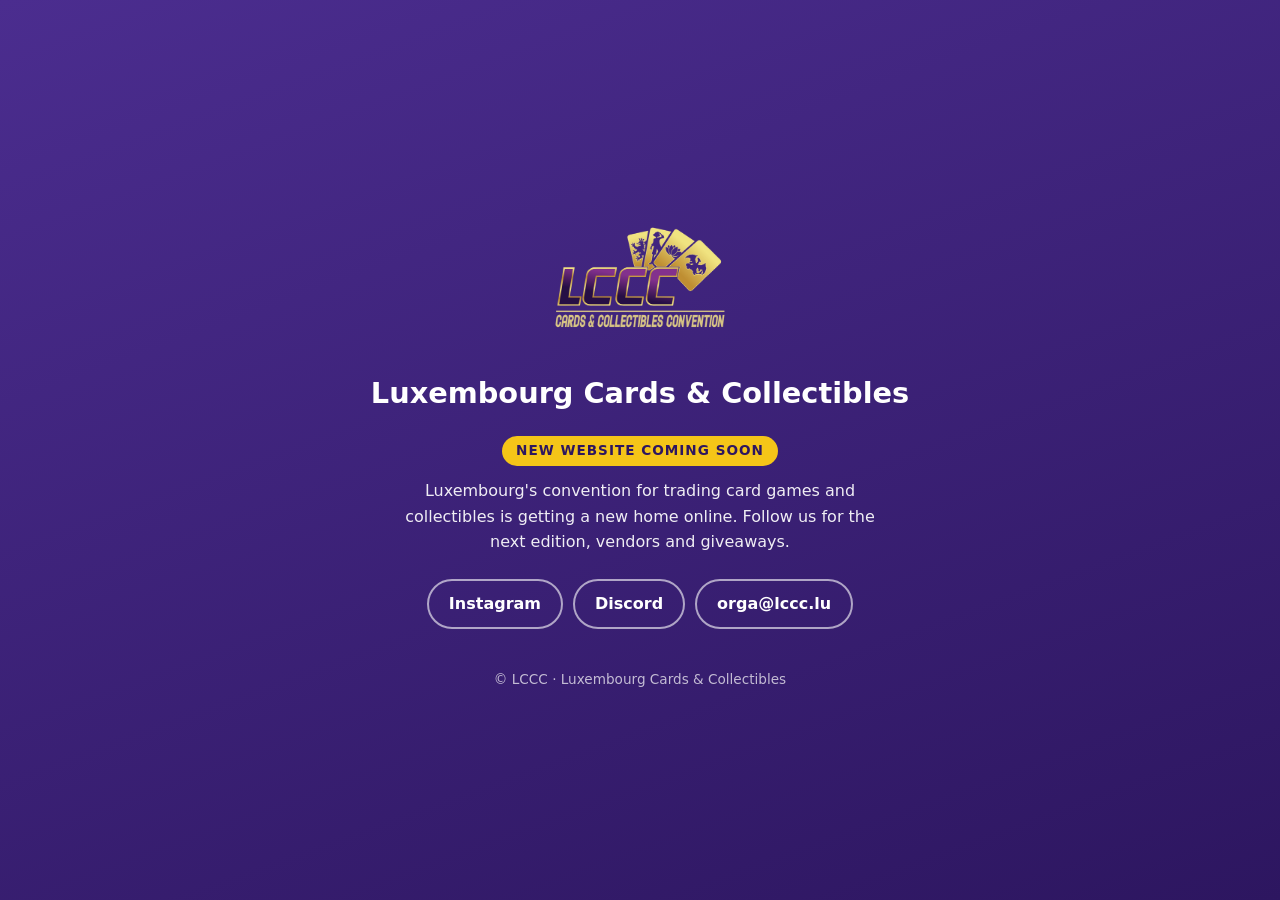
==== site/index.html @ 7e68bc37 "Coming-soon page for lccc.lu Co-Authored-By: Claude Opus 5.5 <noreply@anthropic.com>" ====
<!DOCTYPE html>
<html lang="en">

<head>
    <meta charset="UTF-8" />
    <meta name="viewport" content="width=device-width, initial-scale=1.0" />
    <title>LCCC — Luxembourg Cards &amp; Collectibles</title>
    <meta name="description" content="LCCC, Luxembourg's convention for trading card games and collectibles. Our new website is coming soon." />
    <link rel="icon" type="image/png" href="favicon.png" />
    <style>
        :root {
            --purple: #4b2d8f;
            --purple-dark: #2d1660;
            --gold: #f5c518;
        }

        * {
            box-sizing: border-box;
            margin: 0;
            padding: 0;
        }

        body {
            min-height: 100vh;
            display: flex;
            flex-direction: column;
            align-items: center;
            justify-content: center;
            text-align: center;
            padding: 32px 16px;
            font-family: system-ui, -apple-system, 'Segoe UI', Roboto, Helvetica, Arial, sans-serif;
            line-height: 1.6;
            color: #fff;
            background: linear-gradient(160deg, var(--purple) 0%, var(--purple-dark) 100%);
        }

        img {
            width: 240px;
            max-width: 70vw;
            height: auto;
            margin-bottom: 20px;
        }

        h1 {
            font-size: 1.8rem;
            font-weight: 900;
        }

        .badge {
            display: inline-block;
            margin: 20px 0 12px;
            background: var(--gold);
            color: var(--purple-dark);
            font-weight: 800;
            text-transform: uppercase;
            letter-spacing: 1px;
            font-size: 0.85rem;
            padding: 4px 14px;
            border-radius: 20px;
        }

        p {
            max-width: 480px;
            opacity: 0.92;
        }

        .links {
            display: flex;
            flex-wrap: wrap;
            justify-content: center;
            gap: 10px;
            margin-top: 24px;
        }

        .links a {
            color: #fff;
            text-decoration: none;
            font-weight: 700;
            border: 2px solid rgba(255, 255, 255, 0.6);
            border-radius: 999px;
            padding: 10px 20px;
        }

        .links a:hover {
            background: rgba(255, 255, 255, 0.12);
        }

        footer {
            margin-top: 40px;
            font-size: 0.85rem;
            opacity: 0.7;
        }
    </style>
</head>

<body>
    <img src="logo.png" alt="LCCC logo" width="240" height="141" />
    <h1>Luxembourg Cards &amp; Collectibles</h1>
    <span class="badge">New website coming soon</span>
    <p>Luxembourg's convention for trading card games and collectibles is getting a new home online.
        Follow us for the next edition, vendors and giveaways.</p>
    <div class="links">
        <a href="https://www.instagram.com/lccc.tcg/" target="_blank" rel="noopener">Instagram</a>
        <a href="https://discord.gg/DBx5x52tz" target="_blank" rel="noopener">Discord</a>
        <a href="mailto:orga@lccc.lu">orga@lccc.lu</a>
    </div>
    <footer>© LCCC · Luxembourg Cards &amp; Collectibles</footer>
</body>

</html>
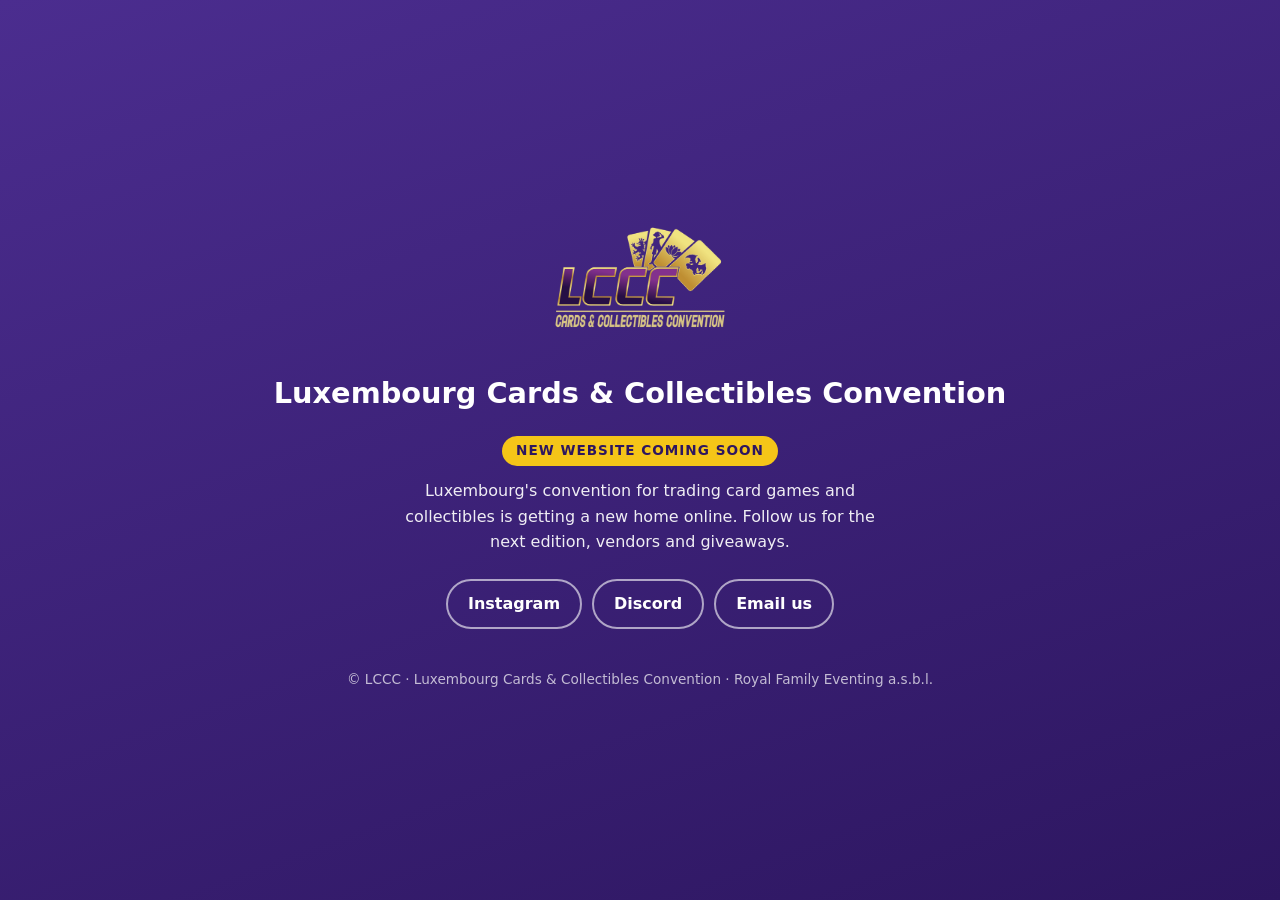
==== commit 4a666c93: "Use the association's email and full event name Co-Authored-By: Claude Opus 5.5 <noreply@anthropic.c" ====
--- a/site/index.html
+++ b/site/index.html
@@ -95,16 +95,16 @@
 
 <body>
     <img src="logo.png" alt="LCCC logo" width="240" height="141" />
-    <h1>Luxembourg Cards &amp; Collectibles</h1>
+    <h1>Luxembourg Cards &amp; Collectibles Convention</h1>
     <span class="badge">New website coming soon</span>
     <p>Luxembourg's convention for trading card games and collectibles is getting a new home online.
         Follow us for the next edition, vendors and giveaways.</p>
     <div class="links">
         <a href="https://www.instagram.com/lccc.tcg/" target="_blank" rel="noopener">Instagram</a>
         <a href="https://discord.gg/DBx5x52tz" target="_blank" rel="noopener">Discord</a>
-        <a href="mailto:orga@lccc.lu">orga@lccc.lu</a>
+        <a href="mailto:royalfamilyeventing+web@gmail.com">Email us</a>
     </div>
-    <footer>© LCCC · Luxembourg Cards &amp; Collectibles</footer>
+    <footer>© LCCC · Luxembourg Cards &amp; Collectibles Convention · Royal Family Eventing a.s.b.l.</footer>
 </body>
 
 </html>
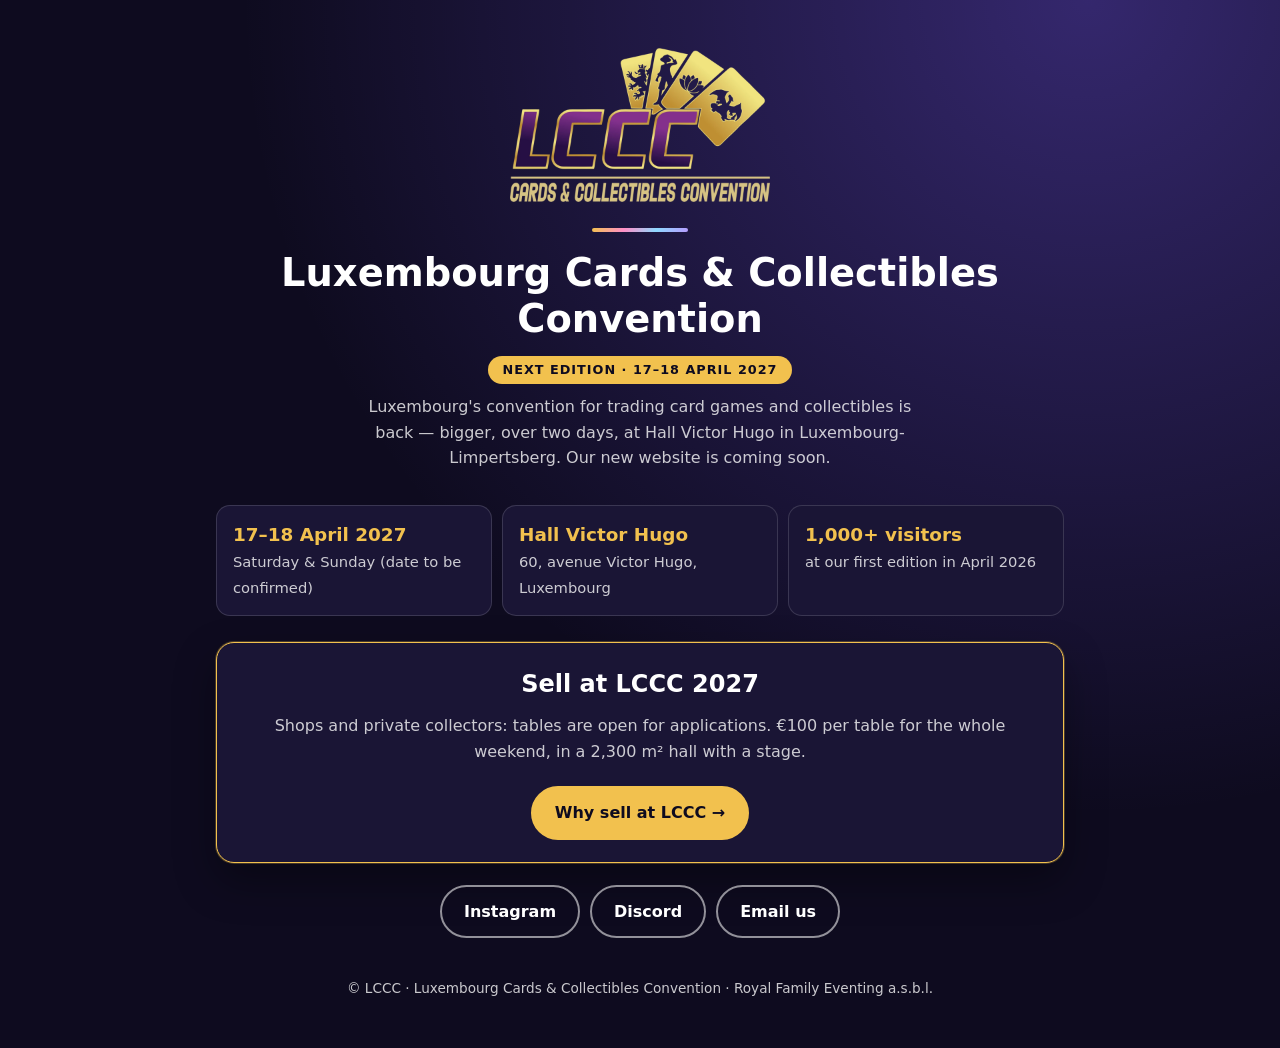
==== commit bb127498: "Vendor pitch for LCCC 2027 and flyer QR code Home page in the new colours with the 2027 dates and ve" ====
--- a/site/index.html
+++ b/site/index.html
@@ -4,107 +4,46 @@
 <head>
     <meta charset="UTF-8" />
     <meta name="viewport" content="width=device-width, initial-scale=1.0" />
-    <title>LCCC — Luxembourg Cards &amp; Collectibles</title>
-    <meta name="description" content="LCCC, Luxembourg's convention for trading card games and collectibles. Our new website is coming soon." />
+    <title>LCCC — Luxembourg Cards &amp; Collectibles Convention</title>
+    <meta name="description" content="LCCC, Luxembourg's convention for trading card games and collectibles. Next edition 17–18 April 2027 at Hall Victor Hugo. Vendors: apply for a table now." />
     <link rel="icon" type="image/png" href="favicon.png" />
-    <style>
-        :root {
-            --purple: #4b2d8f;
-            --purple-dark: #2d1660;
-            --gold: #f5c518;
-        }
-
-        * {
-            box-sizing: border-box;
-            margin: 0;
-            padding: 0;
-        }
-
-        body {
-            min-height: 100vh;
-            display: flex;
-            flex-direction: column;
-            align-items: center;
-            justify-content: center;
-            text-align: center;
-            padding: 32px 16px;
-            font-family: system-ui, -apple-system, 'Segoe UI', Roboto, Helvetica, Arial, sans-serif;
-            line-height: 1.6;
-            color: #fff;
-            background: linear-gradient(160deg, var(--purple) 0%, var(--purple-dark) 100%);
-        }
-
-        img {
-            width: 240px;
-            max-width: 70vw;
-            height: auto;
-            margin-bottom: 20px;
-        }
-
-        h1 {
-            font-size: 1.8rem;
-            font-weight: 900;
-        }
-
-        .badge {
-            display: inline-block;
-            margin: 20px 0 12px;
-            background: var(--gold);
-            color: var(--purple-dark);
-            font-weight: 800;
-            text-transform: uppercase;
-            letter-spacing: 1px;
-            font-size: 0.85rem;
-            padding: 4px 14px;
-            border-radius: 20px;
-        }
-
-        p {
-            max-width: 480px;
-            opacity: 0.92;
-        }
-
-        .links {
-            display: flex;
-            flex-wrap: wrap;
-            justify-content: center;
-            gap: 10px;
-            margin-top: 24px;
-        }
-
-        .links a {
-            color: #fff;
-            text-decoration: none;
-            font-weight: 700;
-            border: 2px solid rgba(255, 255, 255, 0.6);
-            border-radius: 999px;
-            padding: 10px 20px;
-        }
-
-        .links a:hover {
-            background: rgba(255, 255, 255, 0.12);
-        }
-
-        footer {
-            margin-top: 40px;
-            font-size: 0.85rem;
-            opacity: 0.7;
-        }
-    </style>
+    <link rel="stylesheet" href="style.css" />
 </head>
 
 <body>
-    <img src="logo.png" alt="LCCC logo" width="240" height="141" />
-    <h1>Luxembourg Cards &amp; Collectibles Convention</h1>
-    <span class="badge">New website coming soon</span>
-    <p>Luxembourg's convention for trading card games and collectibles is getting a new home online.
-        Follow us for the next edition, vendors and giveaways.</p>
-    <div class="links">
-        <a href="https://www.instagram.com/lccc.tcg/" target="_blank" rel="noopener">Instagram</a>
-        <a href="https://discord.gg/DBx5x52tz" target="_blank" rel="noopener">Discord</a>
-        <a href="mailto:royalfamilyeventing+web@gmail.com">Email us</a>
+    <div class="wrap">
+        <header class="hero">
+            <img src="logo.png" alt="LCCC — Cards &amp; Collectibles Convention" width="260" height="154" />
+            <div class="line"></div>
+            <h1>Luxembourg Cards &amp; Collectibles Convention</h1>
+            <span class="badge">Next edition · 17–18 April 2027</span>
+            <p class="lead">Luxembourg's convention for trading card games and collectibles is back — bigger, over two days,
+                at Hall Victor Hugo in Luxembourg-Limpertsberg. Our new website is coming soon.</p>
+        </header>
+
+        <div class="facts">
+            <div class="fact"><strong>17–18 April 2027</strong><span>Saturday &amp; Sunday (date to be confirmed)</span></div>
+            <div class="fact"><strong>Hall Victor Hugo</strong><span>60, avenue Victor Hugo, Luxembourg</span></div>
+            <div class="fact"><strong>1,000+ visitors</strong><span>at our first edition in April 2026</span></div>
+        </div>
+
+        <section class="card card-gold center">
+            <h2>Sell at LCCC 2027</h2>
+            <p>Shops and private collectors: tables are open for applications. €100 per table for the whole weekend,
+                in a 2,300 m² hall with a stage.</p>
+            <div class="buttons">
+                <a class="btn btn-gold" href="vendors.html">Why sell at LCCC →</a>
+            </div>
+        </section>
+
+        <div class="buttons">
+            <a class="btn" href="https://www.instagram.com/lccc.tcg/" target="_blank" rel="noopener">Instagram</a>
+            <a class="btn" href="https://discord.gg/DBx5x52tz" target="_blank" rel="noopener">Discord</a>
+            <a class="btn" href="mailto:royalfamilyeventing+web@gmail.com">Email us</a>
+        </div>
+
+        <footer>© LCCC · Luxembourg Cards &amp; Collectibles Convention · Royal Family Eventing a.s.b.l.</footer>
     </div>
-    <footer>© LCCC · Luxembourg Cards &amp; Collectibles Convention · Royal Family Eventing a.s.b.l.</footer>
 </body>
 
 </html>
--- a/site/style.css
+++ b/site/style.css
@@ -0,0 +1,240 @@
+/* LCCC coming-soon pages: Midnight & Foil, same colours as the main website */
+:root {
+    --night: #0e0b1f;
+    --night-2: #1a1535;
+    --violet: #7c5cff;
+    --gold: #f2c14e;
+    --text: #ffffff;
+    --muted: rgba(255, 255, 255, 0.78);
+    --line: rgba(255, 255, 255, 0.14);
+    --foil: linear-gradient(115deg, #f2c14e, #ff8fc7, #8fd8ff, #b69cff);
+}
+
+* {
+    box-sizing: border-box;
+    margin: 0;
+    padding: 0;
+}
+
+body {
+    min-height: 100vh;
+    font-family: system-ui, -apple-system, 'Segoe UI', Roboto, Helvetica, Arial, sans-serif;
+    line-height: 1.6;
+    color: var(--text);
+    background: radial-gradient(ellipse at 85% 0%, rgba(124, 92, 255, 0.35), transparent 55%), var(--night);
+}
+
+a {
+    color: var(--gold);
+}
+
+.wrap {
+    max-width: 880px;
+    margin: 0 auto;
+    padding: 32px 16px 48px;
+}
+
+.hero {
+    text-align: center;
+    padding: 16px 0 8px;
+}
+
+.hero img {
+    width: 260px;
+    max-width: 70vw;
+    height: auto;
+}
+
+.line {
+    height: 4px;
+    width: 96px;
+    margin: 18px auto;
+    border-radius: 4px;
+    background: var(--foil);
+}
+
+h1 {
+    font-size: clamp(1.6rem, 5vw, 2.4rem);
+    font-weight: 900;
+    line-height: 1.2;
+}
+
+h2 {
+    font-size: 1.5rem;
+    font-weight: 900;
+    margin-bottom: 10px;
+}
+
+h3 {
+    font-size: 1.05rem;
+    margin-bottom: 4px;
+}
+
+.badge {
+    display: inline-block;
+    margin: 14px 0 10px;
+    background: var(--gold);
+    color: var(--night);
+    font-weight: 800;
+    text-transform: uppercase;
+    letter-spacing: 1px;
+    font-size: 0.8rem;
+    padding: 4px 14px;
+    border-radius: 20px;
+}
+
+.lead {
+    color: var(--muted);
+    max-width: 560px;
+    margin: 0 auto;
+}
+
+.facts {
+    display: grid;
+    grid-template-columns: repeat(auto-fit, minmax(170px, 1fr));
+    gap: 10px;
+    margin: 26px 0;
+}
+
+.fact {
+    background: var(--night-2);
+    border: 1px solid var(--line);
+    border-radius: 14px;
+    padding: 14px 16px;
+}
+
+.fact strong {
+    display: block;
+    font-size: 1.15rem;
+    color: var(--gold);
+}
+
+.fact span {
+    color: var(--muted);
+    font-size: 0.92rem;
+}
+
+.card {
+    background: var(--night-2);
+    border: 1px solid var(--line);
+    border-radius: 18px;
+    padding: 22px 20px;
+    margin: 18px 0;
+}
+
+.card-gold {
+    border-color: var(--gold);
+    box-shadow: 0 0 0 1px rgba(242, 193, 78, 0.25), 0 18px 40px rgba(0, 0, 0, 0.35);
+}
+
+.grid {
+    display: grid;
+    grid-template-columns: repeat(auto-fit, minmax(230px, 1fr));
+    gap: 12px;
+    margin-top: 14px;
+}
+
+.grid > div {
+    border: 1px solid var(--line);
+    border-radius: 14px;
+    padding: 14px 16px;
+}
+
+.grid p,
+.card > p {
+    color: var(--muted);
+}
+
+.price {
+    font-size: 2rem;
+    font-weight: 900;
+    color: var(--gold);
+    line-height: 1.1;
+}
+
+.price small {
+    font-size: 0.95rem;
+    color: var(--muted);
+    font-weight: 600;
+}
+
+ol.steps {
+    list-style: none;
+    counter-reset: step;
+    display: grid;
+    gap: 10px;
+    margin-top: 12px;
+}
+
+ol.steps li {
+    counter-increment: step;
+    display: grid;
+    grid-template-columns: 34px 1fr;
+    gap: 10px;
+    align-items: start;
+    color: var(--muted);
+}
+
+ol.steps li::before {
+    content: counter(step);
+    width: 30px;
+    height: 30px;
+    border-radius: 50%;
+    background: var(--gold);
+    color: var(--night);
+    font-weight: 900;
+    display: grid;
+    place-items: center;
+}
+
+ol.steps strong {
+    color: var(--text);
+}
+
+.buttons {
+    display: flex;
+    flex-wrap: wrap;
+    justify-content: center;
+    gap: 10px;
+    margin-top: 22px;
+}
+
+.btn {
+    display: inline-block;
+    text-decoration: none;
+    font-weight: 800;
+    border-radius: 999px;
+    padding: 12px 22px;
+    border: 2px solid rgba(255, 255, 255, 0.55);
+    color: #fff;
+}
+
+.btn:hover {
+    background: rgba(255, 255, 255, 0.1);
+}
+
+.btn-gold {
+    background: var(--gold);
+    border-color: var(--gold);
+    color: var(--night);
+}
+
+.btn-gold:hover {
+    background: #ffd36b;
+}
+
+.center {
+    text-align: center;
+}
+
+.small {
+    font-size: 0.88rem;
+    color: var(--muted);
+}
+
+footer {
+    margin-top: 40px;
+    text-align: center;
+    font-size: 0.85rem;
+    color: var(--muted);
+}
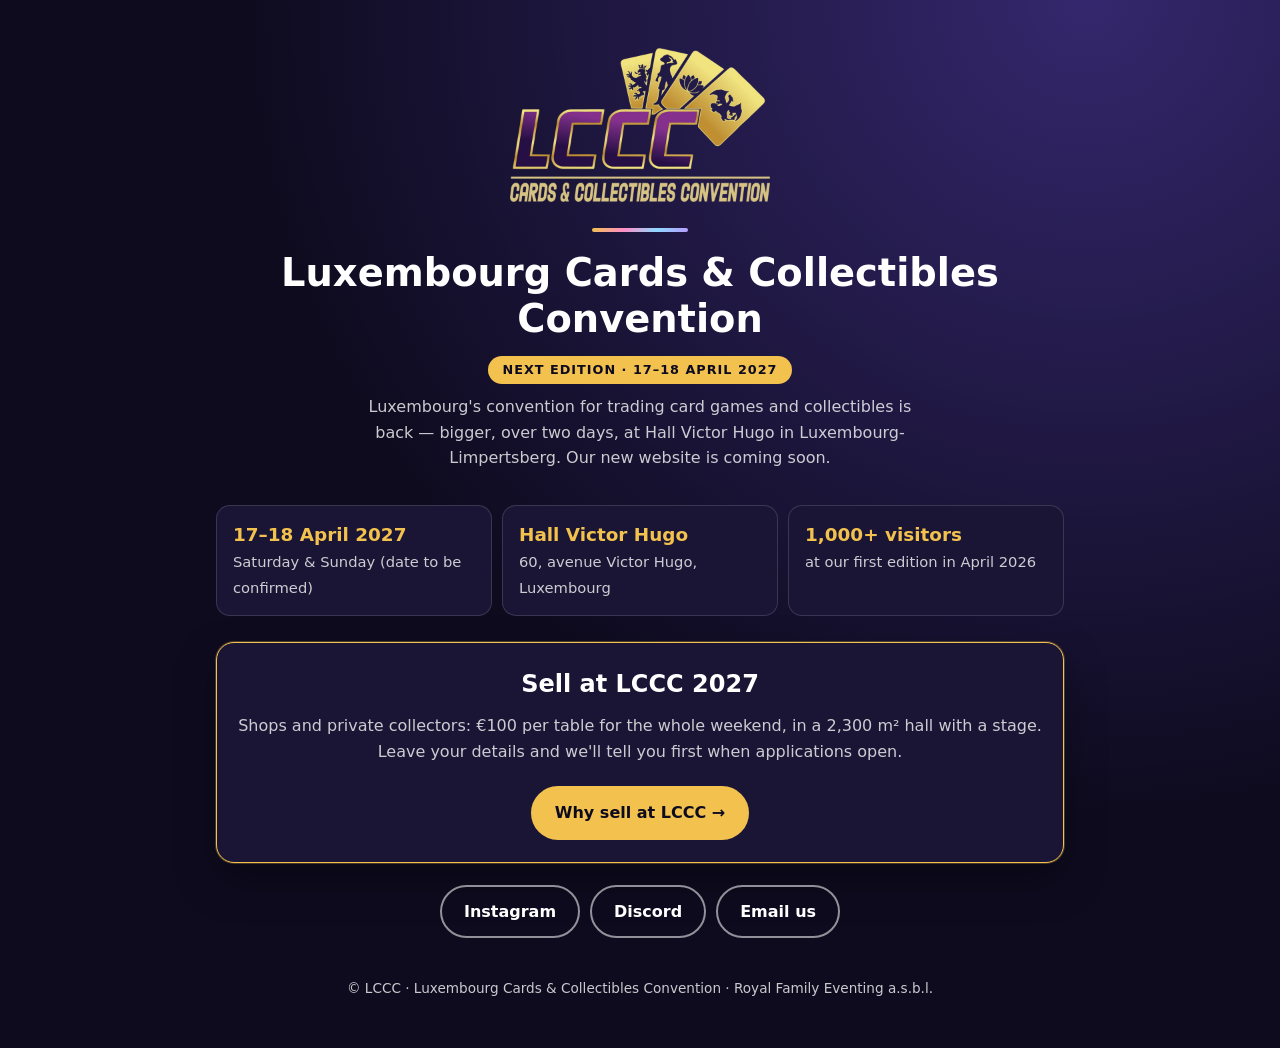
==== commit bdcb871d: "Vendor interest form on lccc.lu/vendors.html Vendors leave name, email, shop and one sentence; a sma" ====
--- a/site/index.html
+++ b/site/index.html
@@ -29,8 +29,8 @@
 
         <section class="card card-gold center">
             <h2>Sell at LCCC 2027</h2>
-            <p>Shops and private collectors: tables are open for applications. €100 per table for the whole weekend,
-                in a 2,300 m² hall with a stage.</p>
+            <p>Shops and private collectors: €100 per table for the whole weekend, in a 2,300 m² hall with a stage.
+                Leave your details and we'll tell you first when applications open.</p>
             <div class="buttons">
                 <a class="btn btn-gold" href="vendors.html">Why sell at LCCC →</a>
             </div>
--- a/site/style.css
+++ b/site/style.css
@@ -232,6 +232,87 @@
     color: var(--muted);
 }
 
+.form {
+    display: grid;
+    gap: 12px;
+    margin-top: 14px;
+}
+
+.form label {
+    display: grid;
+    gap: 4px;
+    font-weight: 700;
+    font-size: 0.92rem;
+}
+
+.form small {
+    font-weight: 400;
+    color: var(--muted);
+}
+
+.form input[type="text"],
+.form input[type="email"] {
+    font: inherit;
+    font-weight: 400;
+    color: var(--text);
+    background: var(--night);
+    border: 1px solid var(--line);
+    border-radius: 12px;
+    padding: 12px 14px;
+    width: 100%;
+}
+
+.form input:focus {
+    outline: none;
+    border-color: var(--gold);
+    box-shadow: 0 0 0 3px rgba(242, 193, 78, 0.25);
+}
+
+.form .check {
+    grid-template-columns: 22px 1fr;
+    align-items: start;
+    font-weight: 400;
+    color: var(--muted);
+}
+
+.form .check input {
+    width: 18px;
+    height: 18px;
+    margin-top: 3px;
+    accent-color: var(--gold);
+}
+
+.form .hp {
+    position: absolute;
+    left: -9999px;
+}
+
+.form .btn {
+    justify-self: start;
+    font: inherit;
+    font-weight: 800;
+    cursor: pointer;
+}
+
+.form .btn:disabled {
+    opacity: 0.6;
+}
+
+.form-msg {
+    border-radius: 12px;
+    padding: 10px 14px;
+}
+
+.form-msg.is-ok {
+    background: rgba(31, 157, 85, 0.2);
+    border: 1px solid rgba(31, 157, 85, 0.6);
+}
+
+.form-msg.is-error {
+    background: rgba(229, 72, 77, 0.18);
+    border: 1px solid rgba(229, 72, 77, 0.6);
+}
+
 footer {
     margin-top: 40px;
     text-align: center;
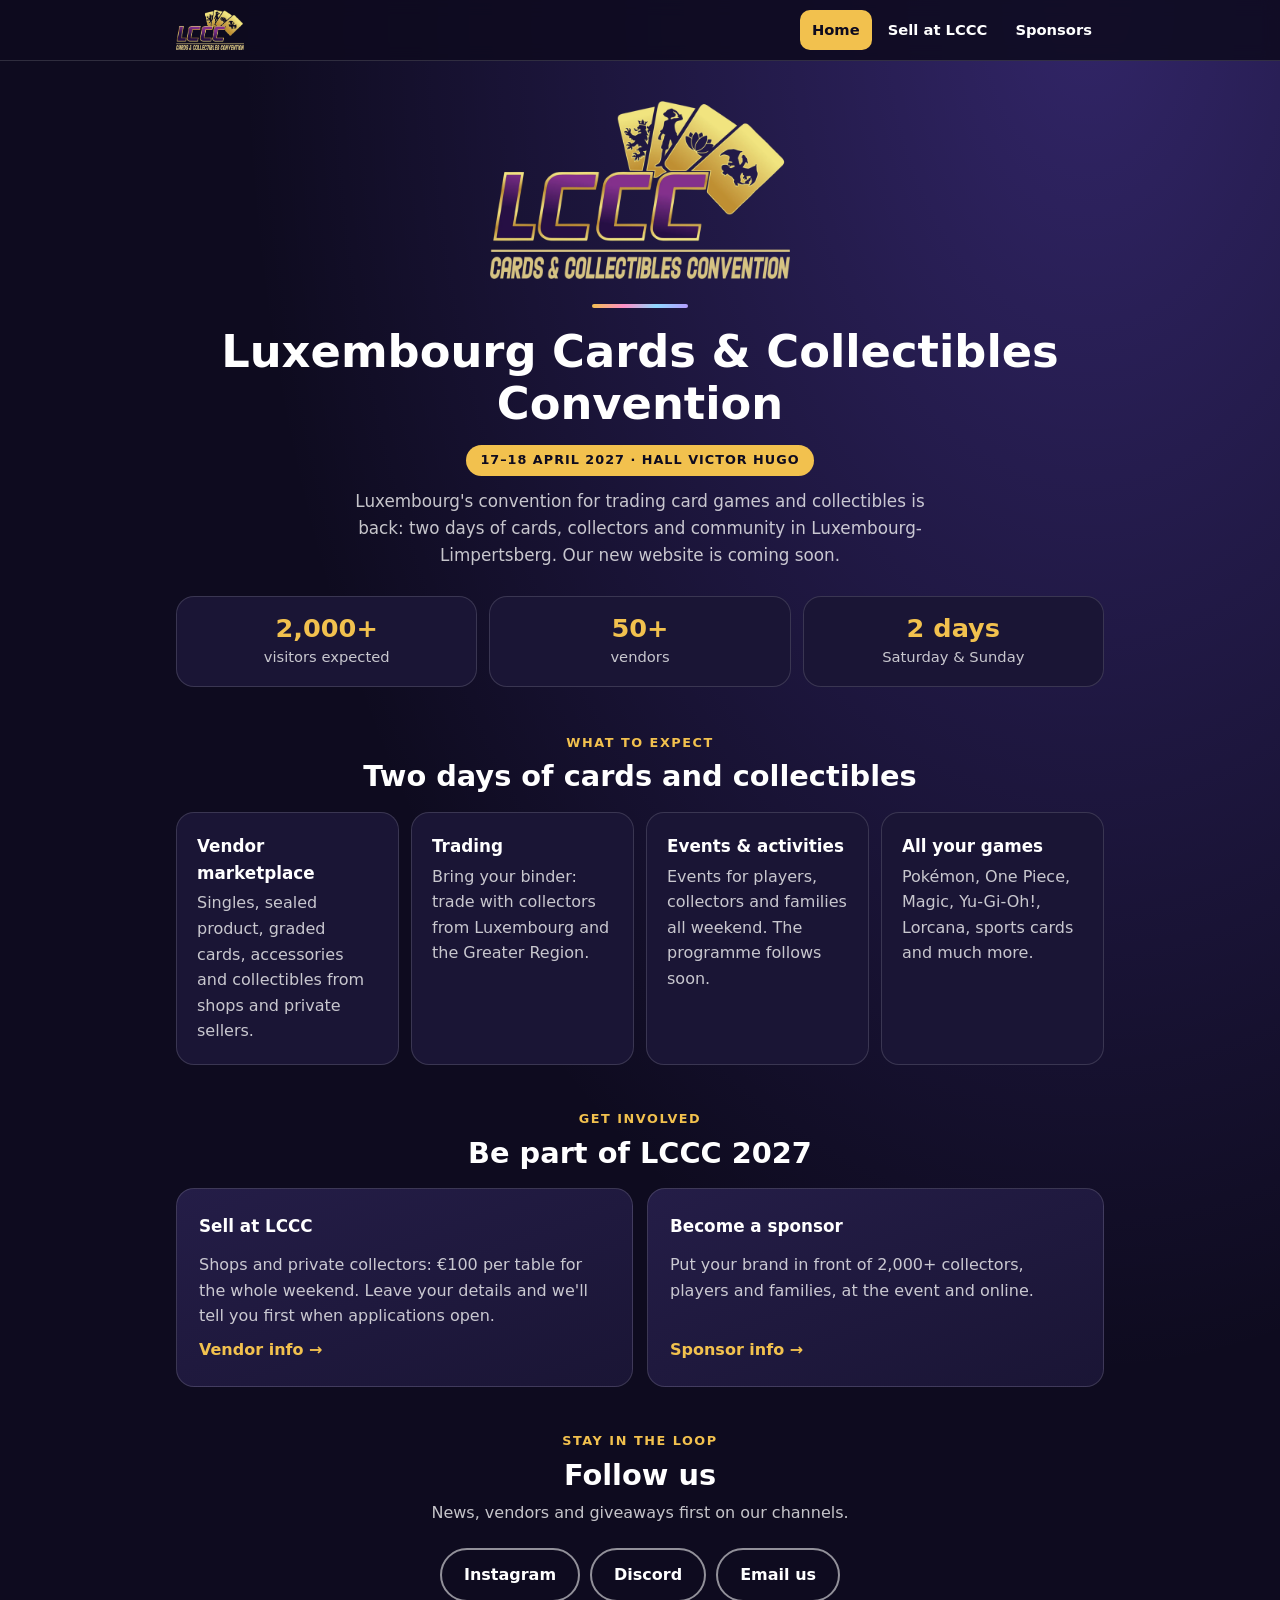
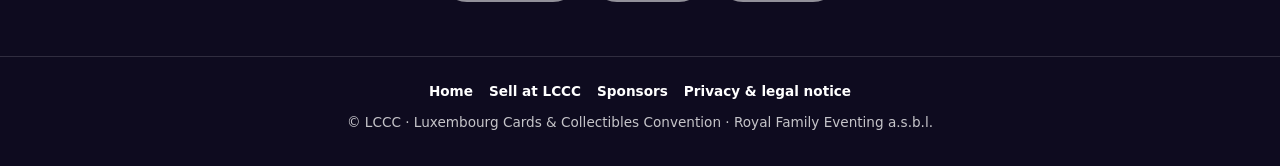
==== commit 2531f946: "Placeholder: 2,000+ visitors and 50+ vendors, sponsor page with form, shared layout Home, Sell at LC" ====
--- a/site/index.html
+++ b/site/index.html
@@ -4,46 +4,102 @@
 <head>
     <meta charset="UTF-8" />
     <meta name="viewport" content="width=device-width, initial-scale=1.0" />
-    <title>LCCC — Luxembourg Cards &amp; Collectibles Convention</title>
-    <meta name="description" content="LCCC, Luxembourg's convention for trading card games and collectibles. Next edition 17–18 April 2027 at Hall Victor Hugo. Vendors: apply for a table now." />
+    <title>LCCC 2027 — Luxembourg Cards &amp; Collectibles Convention</title>
+    <meta name="description" content="LCCC 2027, Luxembourg's convention for trading cards and collectibles: 17–18 April 2027 at Hall Victor Hugo. 2,000+ visitors and 50+ vendors expected." />
     <link rel="icon" type="image/png" href="favicon.png" />
     <link rel="stylesheet" href="style.css" />
 </head>
 
 <body>
-    <div class="wrap">
-        <header class="hero">
-            <img src="logo.png" alt="LCCC — Cards &amp; Collectibles Convention" width="260" height="154" />
+    <header class="top">
+        <div class="wrap">
+            <a class="brand" href="./"><img src="logo.png" alt="LCCC home" width="68" height="40" /></a>
+            <nav class="nav" aria-label="Main">
+                <a href="./" aria-current="page">Home</a>
+                <a href="vendors.html">Sell at LCCC</a>
+                <a href="sponsors.html">Sponsors</a>
+            </nav>
+        </div>
+    </header>
+
+    <main class="wrap">
+        <div class="hero">
+            <img class="logo" src="logo.png" alt="LCCC — Cards &amp; Collectibles Convention" width="300" height="178" />
             <div class="line"></div>
             <h1>Luxembourg Cards &amp; Collectibles Convention</h1>
-            <span class="badge">Next edition · 17–18 April 2027</span>
-            <p class="lead">Luxembourg's convention for trading card games and collectibles is back — bigger, over two days,
-                at Hall Victor Hugo in Luxembourg-Limpertsberg. Our new website is coming soon.</p>
-        </header>
+            <span class="badge">17–18 April 2027 · Hall Victor Hugo</span>
+            <p class="lead">Luxembourg's convention for trading card games and collectibles is back: two days of cards,
+                collectors and community in Luxembourg-Limpertsberg. Our new website is coming soon.</p>
 
-        <div class="facts">
-            <div class="fact"><strong>17–18 April 2027</strong><span>Saturday &amp; Sunday (date to be confirmed)</span></div>
-            <div class="fact"><strong>Hall Victor Hugo</strong><span>60, avenue Victor Hugo, Luxembourg</span></div>
-            <div class="fact"><strong>1,000+ visitors</strong><span>at our first edition in April 2026</span></div>
+            <div class="stats">
+                <div class="stat"><strong>2,000+</strong><span>visitors expected</span></div>
+                <div class="stat"><strong>50+</strong><span>vendors</span></div>
+                <div class="stat"><strong>2 days</strong><span>Saturday &amp; Sunday</span></div>
+            </div>
         </div>
 
-        <section class="card card-gold center">
-            <h2>Sell at LCCC 2027</h2>
-            <p>Shops and private collectors: €100 per table for the whole weekend, in a 2,300 m² hall with a stage.
-                Leave your details and we'll tell you first when applications open.</p>
-            <div class="buttons">
-                <a class="btn btn-gold" href="vendors.html">Why sell at LCCC →</a>
+        <section>
+            <div class="section-head">
+                <span class="eyebrow">What to expect</span>
+                <h2>Two days of cards and collectibles</h2>
+            </div>
+            <div class="cards">
+                <div class="card"><h3>Vendor marketplace</h3><p>Singles, sealed product, graded cards, accessories and
+                    collectibles from shops and private sellers.</p></div>
+                <div class="card"><h3>Trading</h3><p>Bring your binder: trade with collectors from Luxembourg and the
+                    Greater Region.</p></div>
+                <div class="card"><h3>Events &amp; activities</h3><p>Events for players, collectors and families all
+                    weekend. The programme follows soon.</p></div>
+                <div class="card"><h3>All your games</h3><p>Pokémon, One Piece, Magic, Yu-Gi-Oh!, Lorcana, sports cards and
+                    much more.</p></div>
             </div>
         </section>
 
-        <div class="buttons">
-            <a class="btn" href="https://www.instagram.com/lccc.tcg/" target="_blank" rel="noopener">Instagram</a>
-            <a class="btn" href="https://discord.gg/DBx5x52tz" target="_blank" rel="noopener">Discord</a>
-            <a class="btn" href="mailto:royalfamilyeventing+web@gmail.com">Email us</a>
+        <section>
+            <div class="section-head">
+                <span class="eyebrow">Get involved</span>
+                <h2>Be part of LCCC 2027</h2>
+            </div>
+            <div class="paths">
+                <a class="path" href="vendors.html">
+                    <h3>Sell at LCCC</h3>
+                    <p>Shops and private collectors: €100 per table for the whole weekend. Leave your details and we'll tell
+                        you first when applications open.</p>
+                    <span class="more">Vendor info →</span>
+                </a>
+                <a class="path" href="sponsors.html">
+                    <h3>Become a sponsor</h3>
+                    <p>Put your brand in front of 2,000+ collectors, players and families, at the event and online.</p>
+                    <span class="more">Sponsor info →</span>
+                </a>
+            </div>
+        </section>
+
+        <section>
+            <div class="section-head">
+                <span class="eyebrow">Stay in the loop</span>
+                <h2>Follow us</h2>
+                <p>News, vendors and giveaways first on our channels.</p>
+            </div>
+            <div class="buttons">
+                <a class="btn" href="https://www.instagram.com/lccc.tcg/" target="_blank" rel="noopener">Instagram</a>
+                <a class="btn" href="https://discord.gg/DBx5x52tz" target="_blank" rel="noopener">Discord</a>
+                <a class="btn" href="mailto:royalfamilyeventing+web@gmail.com">Email us</a>
+            </div>
+        </section>
+    </main>
+
+    <footer>
+        <div class="wrap">
+            <div class="links">
+                <a href="./">Home</a>
+                <a href="vendors.html">Sell at LCCC</a>
+                <a href="sponsors.html">Sponsors</a>
+                <a href="privacy.html">Privacy &amp; legal notice</a>
+            </div>
+            © LCCC · Luxembourg Cards &amp; Collectibles Convention · Royal Family Eventing a.s.b.l.
         </div>
-
-        <footer>© LCCC · Luxembourg Cards &amp; Collectibles Convention · Royal Family Eventing a.s.b.l.</footer>
-    </div>
+    </footer>
 </body>
 
 </html>
--- a/site/style.css
+++ b/site/style.css
@@ -2,18 +2,24 @@
 :root {
     --night: #0e0b1f;
     --night-2: #1a1535;
+    --night-3: #241d47;
     --violet: #7c5cff;
     --gold: #f2c14e;
     --text: #ffffff;
-    --muted: rgba(255, 255, 255, 0.78);
+    --muted: rgba(255, 255, 255, 0.76);
     --line: rgba(255, 255, 255, 0.14);
     --foil: linear-gradient(115deg, #f2c14e, #ff8fc7, #8fd8ff, #b69cff);
+    --radius: 18px;
 }
 
 * {
     box-sizing: border-box;
     margin: 0;
     padding: 0;
+}
+
+html {
+    scroll-behavior: smooth;
 }
 
 body {
@@ -21,28 +27,83 @@
     font-family: system-ui, -apple-system, 'Segoe UI', Roboto, Helvetica, Arial, sans-serif;
     line-height: 1.6;
     color: var(--text);
-    background: radial-gradient(ellipse at 85% 0%, rgba(124, 92, 255, 0.35), transparent 55%), var(--night);
+    background: radial-gradient(ellipse at 85% 0%, rgba(124, 92, 255, 0.32), transparent 55%), var(--night);
 }
 
 a {
     color: var(--gold);
 }
 
+img {
+    max-width: 100%;
+    height: auto;
+}
+
 .wrap {
-    max-width: 880px;
+    max-width: 960px;
     margin: 0 auto;
-    padding: 32px 16px 48px;
-}
-
+    padding: 0 16px;
+}
+
+/* ---------- header ---------- */
+.top {
+    position: sticky;
+    top: 0;
+    z-index: 10;
+    background: rgba(14, 11, 31, 0.88);
+    backdrop-filter: blur(8px);
+    border-bottom: 1px solid var(--line);
+}
+
+.top .wrap {
+    display: flex;
+    align-items: center;
+    justify-content: space-between;
+    gap: 12px;
+    padding-top: 10px;
+    padding-bottom: 10px;
+}
+
+.brand img {
+    display: block;
+    height: 40px;
+    width: auto;
+}
+
+.nav {
+    display: flex;
+    gap: 4px;
+    flex-wrap: wrap;
+    justify-content: flex-end;
+}
+
+.nav a {
+    color: #fff;
+    text-decoration: none;
+    font-weight: 700;
+    font-size: 0.92rem;
+    padding: 8px 12px;
+    border-radius: 10px;
+}
+
+.nav a:hover {
+    background: rgba(255, 255, 255, 0.1);
+}
+
+.nav a[aria-current="page"] {
+    background: var(--gold);
+    color: var(--night);
+}
+
+/* ---------- hero ---------- */
 .hero {
     text-align: center;
-    padding: 16px 0 8px;
-}
-
-.hero img {
-    width: 260px;
-    max-width: 70vw;
-    height: auto;
+    padding: 40px 0 8px;
+}
+
+.hero .logo {
+    width: 300px;
+    max-width: 72vw;
 }
 
 .line {
@@ -53,16 +114,27 @@
     background: var(--foil);
 }
 
+.eyebrow {
+    display: inline-block;
+    color: var(--gold);
+    font-weight: 800;
+    text-transform: uppercase;
+    letter-spacing: 0.12em;
+    font-size: 0.8rem;
+    margin-bottom: 6px;
+}
+
 h1 {
-    font-size: clamp(1.6rem, 5vw, 2.4rem);
+    font-size: clamp(1.8rem, 5.5vw, 2.8rem);
+    font-weight: 900;
+    line-height: 1.15;
+}
+
+h2 {
+    font-size: clamp(1.35rem, 4vw, 1.8rem);
     font-weight: 900;
     line-height: 1.2;
-}
-
-h2 {
-    font-size: 1.5rem;
-    font-weight: 900;
-    margin-bottom: 10px;
+    margin-bottom: 8px;
 }
 
 h3 {
@@ -72,54 +144,83 @@
 
 .badge {
     display: inline-block;
-    margin: 14px 0 10px;
+    margin: 16px 0 12px;
     background: var(--gold);
     color: var(--night);
     font-weight: 800;
     text-transform: uppercase;
     letter-spacing: 1px;
     font-size: 0.8rem;
-    padding: 4px 14px;
+    padding: 5px 14px;
     border-radius: 20px;
 }
 
 .lead {
     color: var(--muted);
-    max-width: 560px;
+    font-size: 1.05rem;
+    max-width: 600px;
     margin: 0 auto;
 }
 
-.facts {
-    display: grid;
-    grid-template-columns: repeat(auto-fit, minmax(170px, 1fr));
-    gap: 10px;
-    margin: 26px 0;
-}
-
-.fact {
+/* ---------- sections ---------- */
+section {
+    padding: 34px 0 6px;
+}
+
+.section-head {
+    text-align: center;
+    margin-bottom: 18px;
+}
+
+.section-head p {
+    color: var(--muted);
+    max-width: 600px;
+    margin: 0 auto;
+}
+
+.stats {
+    display: grid;
+    grid-template-columns: repeat(auto-fit, minmax(190px, 1fr));
+    gap: 12px;
+    margin-top: 28px;
+}
+
+.stat {
     background: var(--night-2);
     border: 1px solid var(--line);
-    border-radius: 14px;
-    padding: 14px 16px;
-}
-
-.fact strong {
+    border-radius: var(--radius);
+    padding: 16px 18px;
+    text-align: center;
+}
+
+.stat strong {
     display: block;
-    font-size: 1.15rem;
+    font-size: 1.6rem;
+    font-weight: 900;
+    line-height: 1.2;
     color: var(--gold);
 }
 
-.fact span {
+.stat span {
     color: var(--muted);
     font-size: 0.92rem;
+}
+
+.cards {
+    display: grid;
+    grid-template-columns: repeat(auto-fit, minmax(220px, 1fr));
+    gap: 12px;
 }
 
 .card {
     background: var(--night-2);
     border: 1px solid var(--line);
-    border-radius: 18px;
-    padding: 22px 20px;
-    margin: 18px 0;
+    border-radius: var(--radius);
+    padding: 20px;
+}
+
+.card p {
+    color: var(--muted);
 }
 
 .card-gold {
@@ -127,70 +228,115 @@
     box-shadow: 0 0 0 1px rgba(242, 193, 78, 0.25), 0 18px 40px rgba(0, 0, 0, 0.35);
 }
 
-.grid {
-    display: grid;
-    grid-template-columns: repeat(auto-fit, minmax(230px, 1fr));
-    gap: 12px;
-    margin-top: 14px;
-}
-
-.grid > div {
+/* Two big calls to action on the home page */
+.paths {
+    display: grid;
+    grid-template-columns: repeat(auto-fit, minmax(260px, 1fr));
+    gap: 14px;
+}
+
+.path {
+    display: flex;
+    flex-direction: column;
+    gap: 8px;
+    text-decoration: none;
+    color: var(--text);
+    background: linear-gradient(160deg, var(--night-3), var(--night-2));
     border: 1px solid var(--line);
-    border-radius: 14px;
-    padding: 14px 16px;
-}
-
-.grid p,
-.card > p {
-    color: var(--muted);
+    border-radius: var(--radius);
+    padding: 24px 22px;
+    transition: border-color 0.15s;
+}
+
+.path:hover {
+    border-color: var(--gold);
+}
+
+.path p {
+    color: var(--muted);
+    flex: 1;
+}
+
+.path .more {
+    color: var(--gold);
+    font-weight: 800;
 }
 
 .price {
-    font-size: 2rem;
+    font-size: 2.2rem;
     font-weight: 900;
     color: var(--gold);
     line-height: 1.1;
+    margin: 4px 0 6px;
 }
 
 .price small {
     font-size: 0.95rem;
     color: var(--muted);
     font-weight: 600;
+}
+
+ul.ticks {
+    list-style: none;
+    display: grid;
+    gap: 6px;
+    margin-top: 10px;
+}
+
+ul.ticks li {
+    padding-left: 26px;
+    position: relative;
+    color: var(--muted);
+}
+
+ul.ticks li::before {
+    content: "";
+    position: absolute;
+    left: 4px;
+    top: 0.45em;
+    width: 10px;
+    height: 6px;
+    border-left: 2px solid var(--gold);
+    border-bottom: 2px solid var(--gold);
+    transform: rotate(-45deg);
 }
 
 ol.steps {
     list-style: none;
     counter-reset: step;
     display: grid;
-    gap: 10px;
-    margin-top: 12px;
+    grid-template-columns: repeat(auto-fit, minmax(200px, 1fr));
+    gap: 12px;
 }
 
 ol.steps li {
     counter-increment: step;
-    display: grid;
-    grid-template-columns: 34px 1fr;
-    gap: 10px;
-    align-items: start;
+    background: var(--night-2);
+    border: 1px solid var(--line);
+    border-radius: var(--radius);
+    padding: 16px 18px;
     color: var(--muted);
 }
 
 ol.steps li::before {
     content: counter(step);
+    display: grid;
+    place-items: center;
     width: 30px;
     height: 30px;
+    margin-bottom: 8px;
     border-radius: 50%;
     background: var(--gold);
     color: var(--night);
     font-weight: 900;
-    display: grid;
-    place-items: center;
 }
 
 ol.steps strong {
+    display: block;
     color: var(--text);
 }
 
+/* ---------- buttons ---------- */
 .buttons {
     display: flex;
     flex-wrap: wrap;
@@ -202,11 +348,14 @@
 .btn {
     display: inline-block;
     text-decoration: none;
+    font: inherit;
     font-weight: 800;
     border-radius: 999px;
     padding: 12px 22px;
     border: 2px solid rgba(255, 255, 255, 0.55);
+    background: none;
     color: #fff;
+    cursor: pointer;
 }
 
 .btn:hover {
@@ -223,19 +372,26 @@
     background: #ffd36b;
 }
 
-.center {
-    text-align: center;
-}
-
-.small {
-    font-size: 0.88rem;
-    color: var(--muted);
+.btn:disabled {
+    opacity: 0.6;
+}
+
+/* ---------- forms ---------- */
+.form-card {
+    max-width: 640px;
+    margin: 0 auto;
 }
 
 .form {
     display: grid;
-    gap: 12px;
+    gap: 14px;
     margin-top: 14px;
+}
+
+.form .row {
+    display: grid;
+    gap: 14px;
+    grid-template-columns: repeat(auto-fit, minmax(220px, 1fr));
 }
 
 .form label {
@@ -251,7 +407,9 @@
 }
 
 .form input[type="text"],
-.form input[type="email"] {
+.form input[type="email"],
+.form input[type="tel"],
+.form textarea {
     font: inherit;
     font-weight: 400;
     color: var(--text);
@@ -262,13 +420,20 @@
     width: 100%;
 }
 
-.form input:focus {
+.form textarea {
+    resize: vertical;
+    min-height: 90px;
+}
+
+.form input:focus,
+.form textarea:focus {
     outline: none;
     border-color: var(--gold);
     box-shadow: 0 0 0 3px rgba(242, 193, 78, 0.25);
 }
 
 .form .check {
+    display: grid;
     grid-template-columns: 22px 1fr;
     align-items: start;
     font-weight: 400;
@@ -289,13 +454,6 @@
 
 .form .btn {
     justify-self: start;
-    font: inherit;
-    font-weight: 800;
-    cursor: pointer;
-}
-
-.form .btn:disabled {
-    opacity: 0.6;
 }
 
 .form-msg {
@@ -313,9 +471,62 @@
     border: 1px solid rgba(229, 72, 77, 0.6);
 }
 
+/* ---------- text pages ---------- */
+.prose {
+    max-width: 720px;
+    margin: 0 auto;
+}
+
+.prose h2 {
+    font-size: 1.2rem;
+    margin-top: 22px;
+}
+
+.prose p,
+.prose li {
+    color: var(--muted);
+}
+
+.prose ul {
+    padding-left: 20px;
+    margin-top: 6px;
+}
+
+/* ---------- footer ---------- */
 footer {
-    margin-top: 40px;
+    margin-top: 48px;
+    border-top: 1px solid var(--line);
+    padding: 24px 0 32px;
     text-align: center;
     font-size: 0.85rem;
     color: var(--muted);
 }
+
+footer .links {
+    display: flex;
+    flex-wrap: wrap;
+    justify-content: center;
+    gap: 6px 16px;
+    margin-bottom: 10px;
+}
+
+footer .links a {
+    color: #fff;
+    font-weight: 700;
+    text-decoration: none;
+}
+
+footer .links a:hover {
+    color: var(--gold);
+}
+
+@media (max-width: 560px) {
+    .brand img {
+        height: 34px;
+    }
+
+    .nav a {
+        padding: 6px 8px;
+        font-size: 0.85rem;
+    }
+}
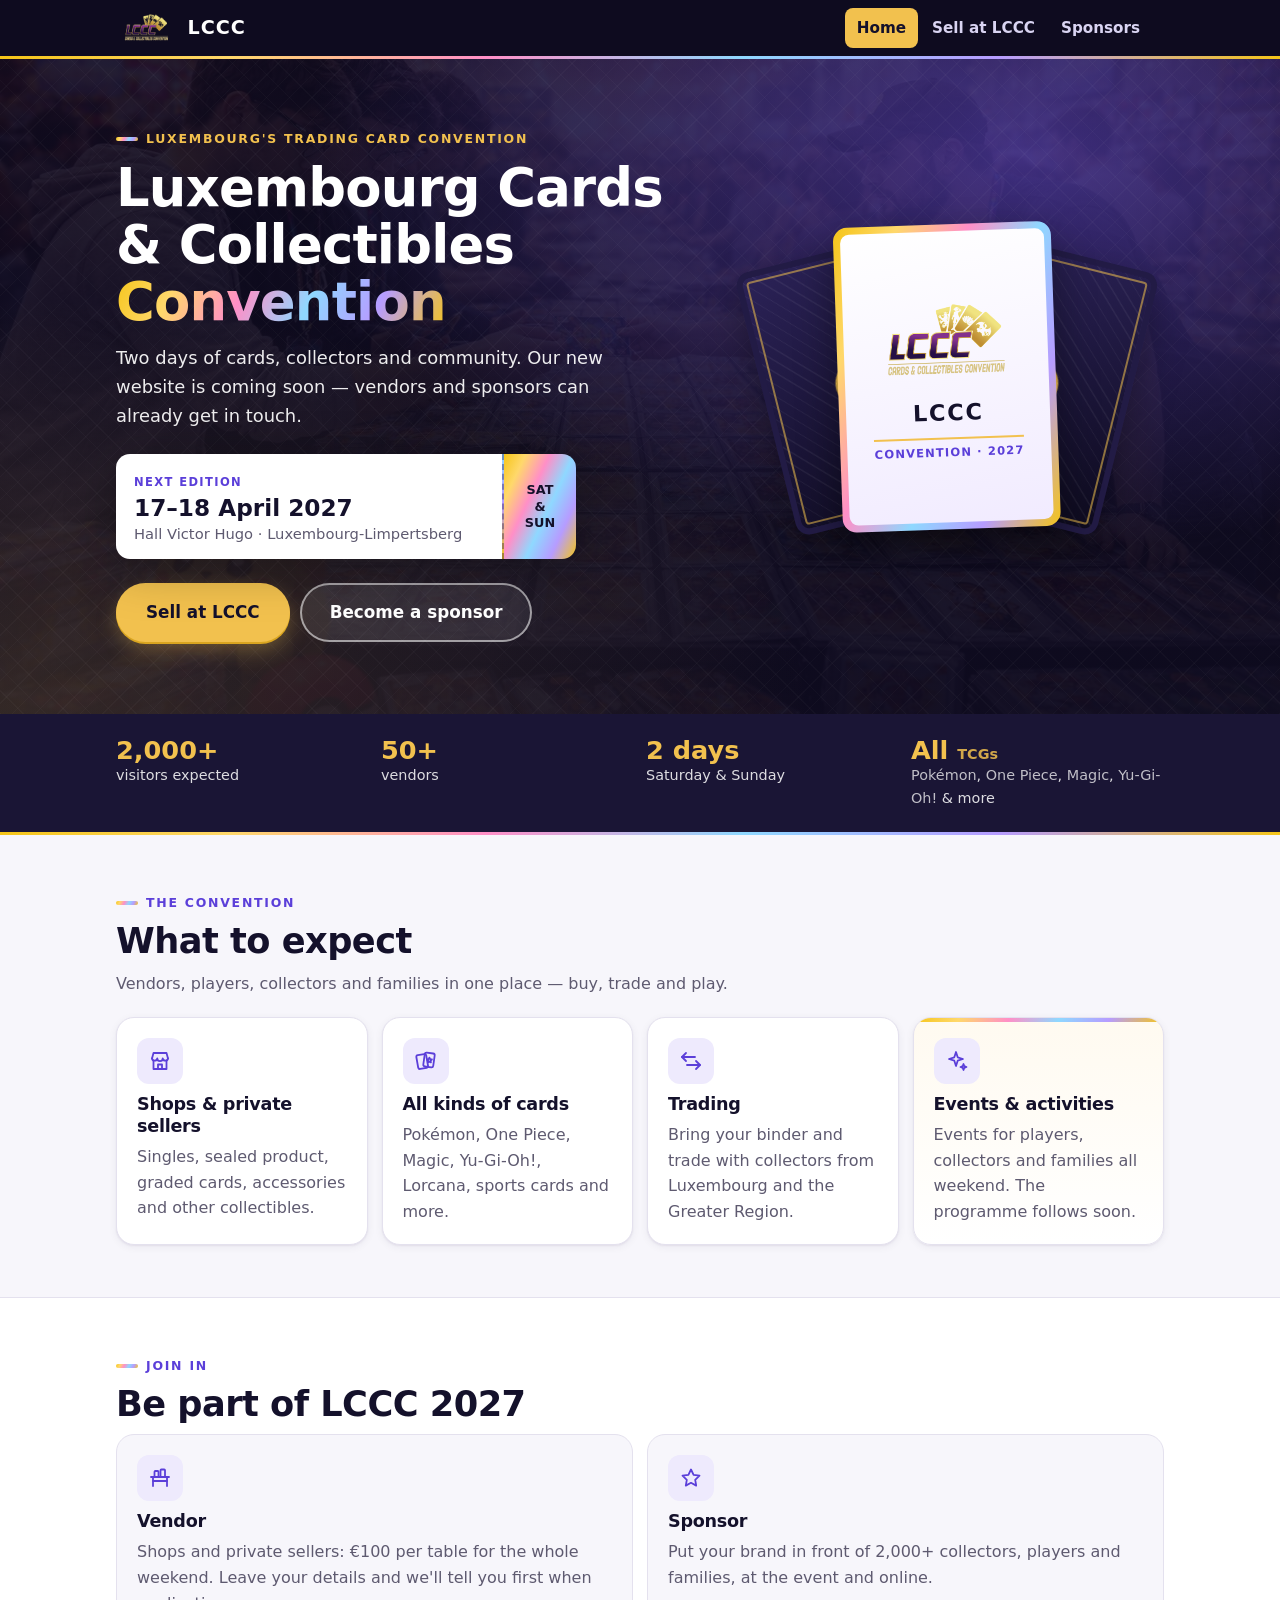
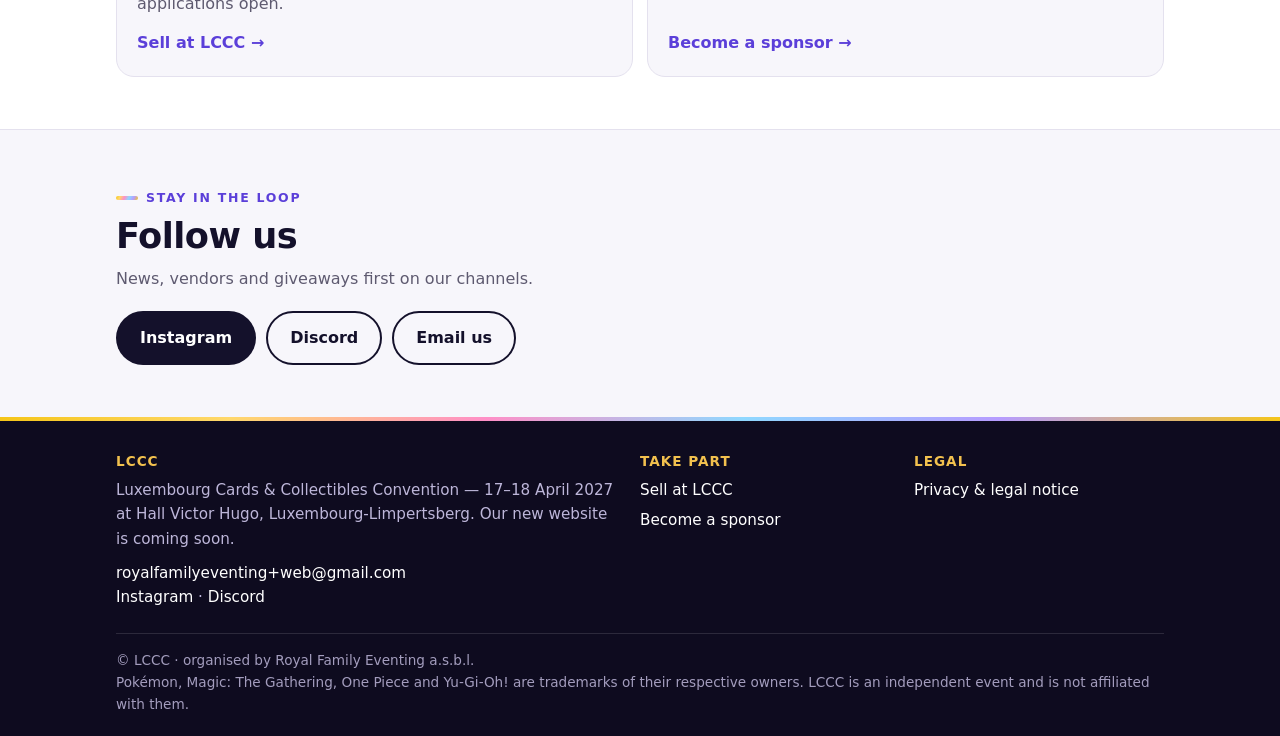
==== commit 95a77d4f: "Placeholder in the main website's design Pages are generated by build.py with the website's navbar, " ====
--- a/site/index.html
+++ b/site/index.html
@@ -6,100 +6,149 @@
     <meta name="viewport" content="width=device-width, initial-scale=1.0" />
     <title>LCCC 2027 — Luxembourg Cards &amp; Collectibles Convention</title>
     <meta name="description" content="LCCC 2027, Luxembourg's convention for trading cards and collectibles: 17–18 April 2027 at Hall Victor Hugo. 2,000+ visitors and 50+ vendors expected." />
-    <link rel="icon" type="image/png" href="favicon.png" />
+    <link rel="icon" type="image/png" href="img/favicon.png" />
     <link rel="stylesheet" href="style.css" />
 </head>
 
 <body>
-    <header class="top">
-        <div class="wrap">
-            <a class="brand" href="./"><img src="logo.png" alt="LCCC home" width="68" height="40" /></a>
-            <nav class="nav" aria-label="Main">
-                <a href="./" aria-current="page">Home</a>
-                <a href="vendors.html">Sell at LCCC</a>
-                <a href="sponsors.html">Sponsors</a>
-            </nav>
+    <a class="skip-link" href="#main">Skip to content</a>
+
+    <!-- NAVBAR (generated by build.py, same as the main website) -->
+    <nav class="navbar" aria-label="Main">
+        <div class="nav-inner">
+            <a href="index.html" class="nav-brand">
+                <img src="img/logo.png" alt="" width="62" height="36" />
+                <span translate="no">LCCC</span>
+            </a>
+            <div class="nav-tools">
+                <button class="nav-toggle" type="button" aria-expanded="false" aria-controls="nav-links">Menu</button>
+            </div>
+            <ul class="nav-links" id="nav-links">
+                <li><a href="index.html" class="active" aria-current="page">Home</a></li>
+                <li><a href="vendors.html">Sell at LCCC</a></li>
+                <li><a href="sponsors.html">Sponsors</a></li>
+            </ul>
         </div>
-    </header>
+    </nav>
 
-    <main class="wrap">
-        <div class="hero">
-            <img class="logo" src="logo.png" alt="LCCC — Cards &amp; Collectibles Convention" width="300" height="178" />
-            <div class="line"></div>
-            <h1>Luxembourg Cards &amp; Collectibles Convention</h1>
-            <span class="badge">17–18 April 2027 · Hall Victor Hugo</span>
-            <p class="lead">Luxembourg's convention for trading card games and collectibles is back: two days of cards,
-                collectors and community in Luxembourg-Limpertsberg. Our new website is coming soon.</p>
-
-            <div class="stats">
-                <div class="stat"><strong>2,000+</strong><span>visitors expected</span></div>
-                <div class="stat"><strong>50+</strong><span>vendors</span></div>
-                <div class="stat"><strong>2 days</strong><span>Saturday &amp; Sunday</span></div>
+    <main id="main">
+    <div class="hero">
+        <div class="hero-content hero-grid">
+            <div class="hero-text">
+                <p class="eyebrow eyebrow-light">Luxembourg's trading card convention</p>
+                <h1>Luxembourg Cards &amp; Collectibles <span class="foil-text">Convention</span></h1>
+                <p class="tagline">Two days of cards, collectors and community. Our new website is coming soon — vendors
+                    and sponsors can already get in touch.</p>
+                <div class="ticket-stub">
+                    <div class="stub-main">
+                        <span class="label">Next edition</span>
+                        <p class="when">17–18 April 2027</p>
+                        <p class="where"><span translate="no">Hall Victor Hugo</span> · Luxembourg-Limpertsberg</p>
+                    </div>
+                    <div class="stub-side" aria-hidden="true"><span>Sat</span><span>&amp;</span><span>Sun</span></div>
+                </div>
+                <div class="button-row">
+                    <a href="vendors.html" class="btn btn-primary btn-lg">Sell at LCCC</a>
+                    <a href="sponsors.html" class="btn btn-ghost btn-lg">Become a sponsor</a>
+                </div>
+            </div>
+            <div class="hero-art" aria-hidden="true">
+                <div class="tcg-card tcg-back tcg-left"></div>
+                <div class="tcg-card tcg-back tcg-right"></div>
+                <div class="tcg-card tcg-front">
+                    <div class="tcg-inner">
+                        <img src="img/logo.png" alt="" width="300" height="176" />
+                        <span class="tcg-name">LCCC</span>
+                        <span class="tcg-type">Convention · 2027</span>
+                    </div>
+                </div>
             </div>
         </div>
+    </div>
 
-        <section>
-            <div class="section-head">
-                <span class="eyebrow">What to expect</span>
-                <h2>Two days of cards and collectibles</h2>
+    <section class="stats-band" aria-label="LCCC 2027 in numbers">
+        <div class="container stats">
+            <div><strong>2,000+</strong><span>visitors expected</span></div>
+            <div><strong>50+</strong><span>vendors</span></div>
+            <div><strong>2 days</strong><span>Saturday &amp; Sunday</span></div>
+            <div><strong>All <span translate="no">TCGs</span></strong><span><span translate="no">Pokémon</span>, <span translate="no">One Piece</span>, <span translate="no">Magic</span>, <span translate="no">Yu-Gi-Oh!</span> &amp; more</span></div>
+        </div>
+    </section>
+
+    <section class="section">
+        <div class="container">
+            <p class="eyebrow">The convention</p>
+            <h2>What to expect</h2>
+            <p class="lead">Vendors, players, collectors and families in one place — buy, trade and play.</p>
+            <div class="grid grid-4">
+                <div class="card"><span class="icon"><svg class="ic" aria-hidden="true"><use href="icons.svg#i-store"/></svg></span><h3>Shops &amp; private sellers</h3><p>Singles, sealed product, graded cards, accessories and other collectibles.</p></div>
+                <div class="card"><span class="icon"><svg class="ic" aria-hidden="true"><use href="icons.svg#i-cards"/></svg></span><h3>All kinds of cards</h3><p>Pokémon, One Piece, Magic, Yu-Gi-Oh!, Lorcana, sports cards and more.</p></div>
+                <div class="card"><span class="icon"><svg class="ic" aria-hidden="true"><use href="icons.svg#i-swap"/></svg></span><h3>Trading</h3><p>Bring your binder and trade with collectors from Luxembourg and the Greater Region.</p></div>
+                <div class="card card-rare"><span class="icon"><svg class="ic" aria-hidden="true"><use href="icons.svg#i-sparkle"/></svg></span><h3>Events &amp; activities</h3><p>Events for players, collectors and families all weekend. The programme follows soon.</p></div>
             </div>
-            <div class="cards">
-                <div class="card"><h3>Vendor marketplace</h3><p>Singles, sealed product, graded cards, accessories and
-                    collectibles from shops and private sellers.</p></div>
-                <div class="card"><h3>Trading</h3><p>Bring your binder: trade with collectors from Luxembourg and the
-                    Greater Region.</p></div>
-                <div class="card"><h3>Events &amp; activities</h3><p>Events for players, collectors and families all
-                    weekend. The programme follows soon.</p></div>
-                <div class="card"><h3>All your games</h3><p>Pokémon, One Piece, Magic, Yu-Gi-Oh!, Lorcana, sports cards and
-                    much more.</p></div>
+        </div>
+    </section>
+
+    <section class="section section-alt">
+        <div class="container">
+            <p class="eyebrow">Join in</p>
+            <h2>Be part of LCCC 2027</h2>
+            <div class="grid grid-2">
+                <a class="card card-link" href="vendors.html"><span class="icon"><svg class="ic" aria-hidden="true"><use href="icons.svg#i-stall"/></svg></span><h3>Vendor</h3><p>Shops and private sellers: €100 per table for the whole weekend. Leave your details and we'll tell you first when applications open.</p><span class="more">Sell at LCCC →</span></a>
+                <a class="card card-link" href="sponsors.html"><span class="icon"><svg class="ic" aria-hidden="true"><use href="icons.svg#i-star"/></svg></span><h3>Sponsor</h3><p>Put your brand in front of 2,000+ collectors, players and families, at the event and online.</p><span class="more">Become a sponsor →</span></a>
             </div>
-        </section>
+        </div>
+    </section>
 
-        <section>
-            <div class="section-head">
-                <span class="eyebrow">Get involved</span>
-                <h2>Be part of LCCC 2027</h2>
+    <section class="section">
+        <div class="container">
+            <p class="eyebrow">Stay in the loop</p>
+            <h2>Follow us</h2>
+            <p class="lead">News, vendors and giveaways first on our channels.</p>
+            <div class="button-row" style="justify-content:flex-start">
+                <a class="btn btn-purple" href="https://www.instagram.com/lccc.tcg/" target="_blank" rel="noopener">Instagram</a>
+                <a class="btn btn-secondary" href="https://discord.gg/DBx5x52tz" target="_blank" rel="noopener">Discord</a>
+                <a class="btn btn-secondary" href="mailto:royalfamilyeventing+web@gmail.com">Email us</a>
             </div>
-            <div class="paths">
-                <a class="path" href="vendors.html">
-                    <h3>Sell at LCCC</h3>
-                    <p>Shops and private collectors: €100 per table for the whole weekend. Leave your details and we'll tell
-                        you first when applications open.</p>
-                    <span class="more">Vendor info →</span>
-                </a>
-                <a class="path" href="sponsors.html">
-                    <h3>Become a sponsor</h3>
-                    <p>Put your brand in front of 2,000+ collectors, players and families, at the event and online.</p>
-                    <span class="more">Sponsor info →</span>
-                </a>
-            </div>
-        </section>
-
-        <section>
-            <div class="section-head">
-                <span class="eyebrow">Stay in the loop</span>
-                <h2>Follow us</h2>
-                <p>News, vendors and giveaways first on our channels.</p>
-            </div>
-            <div class="buttons">
-                <a class="btn" href="https://www.instagram.com/lccc.tcg/" target="_blank" rel="noopener">Instagram</a>
-                <a class="btn" href="https://discord.gg/DBx5x52tz" target="_blank" rel="noopener">Discord</a>
-                <a class="btn" href="mailto:royalfamilyeventing+web@gmail.com">Email us</a>
-            </div>
-        </section>
+        </div>
+    </section>
     </main>
 
-    <footer>
-        <div class="wrap">
-            <div class="links">
-                <a href="./">Home</a>
-                <a href="vendors.html">Sell at LCCC</a>
-                <a href="sponsors.html">Sponsors</a>
-                <a href="privacy.html">Privacy &amp; legal notice</a>
+    <footer class="site-footer">
+        <div class="container">
+            <div class="footer-grid">
+                <div>
+                    <h2>LCCC</h2>
+                    <p>Luxembourg Cards &amp; Collectibles Convention — 17–18 April 2027 at <span translate="no">Hall Victor Hugo</span>, Luxembourg-Limpertsberg.
+                        Our new website is coming soon.</p>
+                    <p style="margin-top:10px">
+                        <a href="mailto:royalfamilyeventing+web@gmail.com">royalfamilyeventing+web@gmail.com</a><br />
+                        <a href="https://www.instagram.com/lccc.tcg/" target="_blank" rel="noopener">Instagram</a> ·
+                        <a href="https://discord.gg/DBx5x52tz" target="_blank" rel="noopener">Discord</a>
+                    </p>
+                </div>
+                <div>
+                    <h2>Take part</h2>
+                    <ul>
+                        <li><a href="vendors.html">Sell at LCCC</a></li>
+                        <li><a href="sponsors.html">Become a sponsor</a></li>
+                    </ul>
+                </div>
+                <div>
+                    <h2>Legal</h2>
+                    <ul>
+                        <li><a href="privacy.html">Privacy &amp; legal notice</a></li>
+                    </ul>
+                </div>
             </div>
-            © LCCC · Luxembourg Cards &amp; Collectibles Convention · Royal Family Eventing a.s.b.l.
+            <div class="footer-bottom">
+                © LCCC · organised by Royal Family Eventing a.s.b.l.<br />
+                Pokémon, Magic: The Gathering, One Piece and Yu-Gi-Oh! are trademarks of their respective owners.
+                LCCC is an independent event and is not affiliated with them.
+            </div>
         </div>
     </footer>
+    <script src="form.js"></script>
 </body>
 
 </html>
--- a/site/style.css
+++ b/site/style.css
@@ -1,532 +1,3848 @@
-/* LCCC coming-soon pages: Midnight & Foil, same colours as the main website */
+/* =====================================================================
+   LCCC — Luxembourg Cards & Collectibles
+   One stylesheet for every page. Mobile first, no animations.
+   Colours are defined once here — change them in :root.
+   ===================================================================== */
+
 :root {
-    --night: #0e0b1f;
-    --night-2: #1a1535;
-    --night-3: #241d47;
-    --violet: #7c5cff;
-    --gold: #f2c14e;
-    --text: #ffffff;
-    --muted: rgba(255, 255, 255, 0.76);
-    --line: rgba(255, 255, 255, 0.14);
-    --foil: linear-gradient(115deg, #f2c14e, #ff8fc7, #8fd8ff, #b69cff);
-    --radius: 18px;
-}
-
-* {
-    box-sizing: border-box;
-    margin: 0;
+  --purple: #4b2d8f;
+  --purple-dark: #2d1660;
+  --purple-light: #efeaf9;
+  --gold: #f5c518;
+  --gold-dark: #d9ab00;
+  --text: #24212b;
+  --muted: #5f5a6b;
+  --bg: #f6f5f8;
+  --card: #ffffff;
+  --border: #e3dfeb;
+  --radius: 12px;
+  --max: 1080px;
+}
+
+*,
+*::before,
+*::after {
+  box-sizing: border-box;
+  margin: 0;
+  padding: 0;
+}
+
+html {
+  -webkit-text-size-adjust: 100%;
+}
+
+body {
+  font-family: system-ui, -apple-system, 'Segoe UI', Roboto, Helvetica, Arial, sans-serif;
+  font-size: 1rem;
+  line-height: 1.6;
+  color: var(--text);
+  background: var(--bg);
+}
+
+img {
+  max-width: 100%;
+  height: auto;
+  display: block;
+}
+
+a {
+  color: var(--purple);
+}
+
+h1,
+h2,
+h3 {
+  line-height: 1.25;
+}
+
+.container {
+  max-width: var(--max);
+  margin: 0 auto;
+  padding: 0 16px;
+}
+
+.skip-link {
+  position: absolute;
+  left: -9999px;
+}
+
+.skip-link:focus {
+  left: 16px;
+  top: 16px;
+  z-index: 200;
+  background: var(--gold);
+  color: var(--purple-dark);
+  padding: 8px 12px;
+  border-radius: 6px;
+}
+
+/* ---------- NAVBAR ---------- */
+.navbar {
+  position: sticky;
+  top: 0;
+  z-index: 100;
+  background: var(--purple);
+}
+
+.nav-inner {
+  max-width: var(--max);
+  margin: 0 auto;
+  padding: 8px 16px;
+  display: flex;
+  flex-wrap: wrap;
+  align-items: center;
+  justify-content: space-between;
+}
+
+.nav-brand {
+  display: flex;
+  align-items: center;
+  gap: 10px;
+  color: #fff;
+  text-decoration: none;
+  font-weight: 900;
+  font-size: 1.2rem;
+  letter-spacing: 1px;
+}
+
+.nav-brand img {
+  height: 36px;
+  width: auto;
+}
+
+.nav-tools {
+  display: flex;
+  align-items: center;
+  gap: 8px;
+}
+
+.lang-btn {
+  display: inline-flex;
+  align-items: center;
+  gap: 6px;
+  background: none;
+  border: 1px solid rgba(255, 255, 255, 0.4);
+  border-radius: 8px;
+  color: #fff;
+  font: inherit;
+  font-size: 0.9rem;
+  font-weight: 700;
+  padding: 6px 10px;
+  cursor: pointer;
+}
+
+.lang-btn:hover,
+.lang-btn[aria-expanded="true"] {
+  background: rgba(255, 255, 255, 0.12);
+}
+
+.lang-btn .ic {
+  width: 18px;
+  height: 18px;
+}
+
+.lang-panel {
+  position: fixed;
+  top: 64px;
+  right: 12px;
+  left: 12px;
+  max-width: 440px;
+  margin-left: auto;
+  max-height: calc(100vh - 80px);
+  overflow: auto;
+  background: var(--card);
+  color: var(--text);
+  border: 1px solid var(--border);
+  border-radius: var(--radius);
+  box-shadow: 0 12px 32px rgba(14, 11, 31, 0.25);
+  padding: 16px;
+  z-index: 300;
+}
+
+.lang-title {
+  font-weight: 800;
+  margin-bottom: 10px;
+}
+
+.lang-list {
+  display: grid;
+  grid-template-columns: repeat(2, 1fr);
+  gap: 6px;
+}
+
+.lang-list button {
+  font: inherit;
+  text-align: left;
+  padding: 10px 12px;
+  border: 1px solid var(--border);
+  border-radius: 8px;
+  background: var(--card);
+  color: var(--text);
+  cursor: pointer;
+}
+
+.lang-list button:hover {
+  border-color: var(--purple);
+}
+
+.lang-list button.is-current {
+  background: var(--gold);
+  border-color: var(--gold);
+  font-weight: 700;
+  color: #14112b;
+}
+
+.lang-note {
+  margin-top: 12px;
+  font-size: 0.82rem;
+  color: var(--muted);
+}
+
+/* Google Translate: keep our layout, hide its top bar and hover tooltips */
+body {
+  top: 0 !important;
+}
+
+iframe.skiptranslate,
+.goog-te-banner-frame,
+#goog-gt-tt,
+.goog-te-balloon-frame {
+  display: none !important;
+}
+
+.goog-text-highlight {
+  background: none !important;
+  box-shadow: none !important;
+}
+
+.nav-toggle {
+  background: none;
+  border: 1px solid rgba(255, 255, 255, 0.4);
+  border-radius: 8px;
+  color: #fff;
+  font-size: 1rem;
+  font-weight: 700;
+  padding: 6px 12px;
+  cursor: pointer;
+}
+
+.nav-links {
+  display: none;
+  width: 100%;
+  list-style: none;
+  padding: 8px 0 4px;
+}
+
+.nav-links.open {
+  display: block;
+}
+
+.nav-links a {
+  display: block;
+  color: #fff;
+  text-decoration: none;
+  font-weight: 600;
+  padding: 10px 12px;
+  border-radius: 8px;
+}
+
+.nav-links a:hover {
+  background: rgba(255, 255, 255, 0.12);
+}
+
+.nav-links a.active {
+  background: var(--gold);
+  color: var(--purple-dark);
+}
+
+@media (min-width: 900px) {
+  .nav-toggle {
+    display: none;
+  }
+
+  .nav-tools {
+    order: 3;
+  }
+
+  .nav-links {
+    order: 2;
+    margin-left: auto;
+    margin-right: 12px;
+  }
+
+  .nav-links {
+    display: flex;
+    width: auto;
+    gap: 2px;
     padding: 0;
-}
-
-html {
-    scroll-behavior: smooth;
+  }
+
+  .nav-links a {
+    padding: 8px 12px;
+    font-size: 0.95rem;
+  }
+}
+
+/* ---------- HERO (home) ---------- */
+.hero {
+  background: var(--purple-dark) url('img/header_bg.jpg') center / cover no-repeat;
+  position: relative;
+  color: #fff;
+  text-align: center;
+}
+
+.hero::before {
+  content: '';
+  position: absolute;
+  inset: 0;
+  background: rgba(35, 15, 75, 0.62);
+}
+
+.hero-content {
+  position: relative;
+  max-width: 720px;
+  margin: 0 auto;
+  padding: 40px 16px 48px;
+}
+
+.hero-logo {
+  width: 220px;
+  margin: 0 auto 16px;
+}
+
+.hero h1 {
+  font-size: 2rem;
+  font-weight: 900;
+}
+
+.hero .tagline {
+  font-size: 1.1rem;
+  margin-top: 6px;
+  opacity: 0.95;
+}
+
+.next-event-box {
+  margin: 24px auto 0;
+  background: rgba(255, 255, 255, 0.1);
+  border: 1px solid rgba(255, 255, 255, 0.3);
+  border-radius: var(--radius);
+  padding: 16px;
+}
+
+.next-event-box .label {
+  display: inline-block;
+  background: var(--gold);
+  color: var(--purple-dark);
+  font-weight: 800;
+  font-size: 0.8rem;
+  text-transform: uppercase;
+  letter-spacing: 1px;
+  padding: 2px 10px;
+  border-radius: 20px;
+}
+
+.next-event-box .when {
+  font-size: 1.3rem;
+  font-weight: 800;
+  margin-top: 8px;
+}
+
+.button-row {
+  display: flex;
+  flex-wrap: wrap;
+  justify-content: center;
+  gap: 10px;
+  margin-top: 20px;
+}
+
+@media (min-width: 700px) {
+  .hero-logo {
+    width: 300px;
+  }
+
+  .hero h1 {
+    font-size: 2.6rem;
+  }
+
+  .hero-content {
+    padding: 56px 16px 64px;
+  }
+}
+
+/* ---------- PAGE HEADER (sub pages) ---------- */
+.page-header {
+  background: var(--purple);
+  color: #fff;
+  text-align: center;
+  padding: 36px 16px;
+}
+
+.page-header h1 {
+  font-size: 1.9rem;
+  font-weight: 900;
+}
+
+.page-header p {
+  max-width: 640px;
+  margin: 8px auto 0;
+  opacity: 0.92;
+}
+
+.breadcrumb {
+  font-size: 0.9rem;
+  margin-bottom: 8px;
+}
+
+.breadcrumb a {
+  color: var(--gold);
+}
+
+/* ---------- BUTTONS ---------- */
+.btn {
+  display: inline-block;
+  text-decoration: none;
+  font-weight: 800;
+  padding: 12px 22px;
+  border-radius: 999px;
+  border: 2px solid transparent;
+  cursor: pointer;
+  font-size: 1rem;
+  text-align: center;
+}
+
+.btn-primary {
+  background: var(--gold);
+  color: var(--purple-dark);
+}
+
+.btn-primary:hover {
+  background: var(--gold-dark);
+}
+
+.btn-secondary {
+  background: transparent;
+  color: inherit;
+  border-color: currentColor;
+}
+
+.btn-secondary:hover {
+  background: rgba(127, 127, 127, 0.12);
+}
+
+.btn-purple {
+  background: var(--purple);
+  color: #fff;
+}
+
+.btn-purple:hover {
+  background: var(--purple-dark);
+}
+
+/* ---------- SECTIONS ---------- */
+.section {
+  padding: 40px 0;
+}
+
+.section-alt {
+  background: var(--card);
+  border-top: 1px solid var(--border);
+  border-bottom: 1px solid var(--border);
+}
+
+.section h2 {
+  font-size: 1.5rem;
+  font-weight: 900;
+  color: var(--purple-dark);
+  margin-bottom: 8px;
+}
+
+.section .lead {
+  color: var(--muted);
+  max-width: 720px;
+  margin-bottom: 20px;
+}
+
+.section-cta {
+  margin-top: 20px;
+}
+
+.prose {
+  max-width: 760px;
+}
+
+.prose p,
+.prose ul,
+.prose ol {
+  margin-bottom: 14px;
+}
+
+.prose ul,
+.prose ol {
+  padding-left: 22px;
+}
+
+.prose li {
+  margin-bottom: 6px;
+}
+
+.prose h2 {
+  margin-top: 32px;
+}
+
+.prose h3 {
+  margin: 20px 0 6px;
+  color: var(--purple-dark);
+}
+
+/* ---------- CARDS & GRIDS ---------- */
+.grid {
+  display: grid;
+  gap: 14px;
+  grid-template-columns: 1fr;
+}
+
+@media (min-width: 600px) {
+  .grid-2,
+  .grid-3,
+  .grid-4 {
+    grid-template-columns: repeat(2, 1fr);
+  }
+}
+
+@media (min-width: 900px) {
+  .grid-3 {
+    grid-template-columns: repeat(3, 1fr);
+  }
+
+  .grid-4 {
+    grid-template-columns: repeat(4, 1fr);
+  }
+}
+
+.card {
+  background: var(--card);
+  border: 1px solid var(--border);
+  border-radius: var(--radius);
+  padding: 18px;
+  display: flex;
+  flex-direction: column;
+  gap: 6px;
+}
+
+.card h3 {
+  font-size: 1.1rem;
+  color: var(--purple-dark);
+}
+
+.card p {
+  color: var(--muted);
+}
+
+.card .icon {
+  font-size: 1.6rem;
+  line-height: 1;
+}
+
+.card .more {
+  margin-top: auto;
+  padding-top: 8px;
+  font-weight: 700;
+}
+
+a.card {
+  text-decoration: none;
+  color: inherit;
+}
+
+a.card:hover {
+  border-color: var(--purple);
+}
+
+/* ticket / table option cards */
+.option .price {
+  font-size: 1.5rem;
+  font-weight: 900;
+  color: var(--purple);
+}
+
+.option .price small {
+  font-size: 0.85rem;
+  font-weight: 600;
+  color: var(--muted);
+}
+
+.option ul {
+  list-style: none;
+  color: var(--muted);
+  font-size: 0.95rem;
+}
+
+.option li {
+  padding-left: 22px;
+  position: relative;
+  margin-top: 4px;
+}
+
+.option li::before {
+  content: '✓';
+  position: absolute;
+  left: 0;
+  color: var(--purple);
+  font-weight: 800;
+}
+
+.tag {
+  align-self: flex-start;
+  font-size: 0.75rem;
+  font-weight: 800;
+  text-transform: uppercase;
+  letter-spacing: 0.5px;
+  padding: 2px 10px;
+  border-radius: 20px;
+  background: var(--purple-light);
+  color: var(--purple);
+}
+
+.tag-gold {
+  background: var(--gold);
+  color: var(--purple-dark);
+}
+
+/* ---------- FACTS LIST ---------- */
+.facts {
+  display: grid;
+  gap: 10px;
+  grid-template-columns: 1fr;
+}
+
+@media (min-width: 600px) {
+  .facts {
+    grid-template-columns: repeat(2, 1fr);
+  }
+}
+
+@media (min-width: 900px) {
+  .facts {
+    grid-template-columns: repeat(4, 1fr);
+  }
+}
+
+.fact {
+  background: var(--card);
+  border: 1px solid var(--border);
+  border-left: 4px solid var(--gold);
+  border-radius: 8px;
+  padding: 12px 14px;
+}
+
+.fact dt {
+  font-size: 0.8rem;
+  font-weight: 800;
+  text-transform: uppercase;
+  letter-spacing: 0.5px;
+  color: var(--muted);
+}
+
+.fact dd {
+  font-weight: 700;
+  margin-top: 2px;
+}
+
+/* ---------- STEPS ---------- */
+.steps {
+  list-style: none;
+  counter-reset: step;
+  display: grid;
+  gap: 12px;
+}
+
+@media (min-width: 900px) {
+  .steps {
+    grid-template-columns: repeat(4, 1fr);
+  }
+}
+
+.steps li {
+  counter-increment: step;
+  background: var(--card);
+  border: 1px solid var(--border);
+  border-radius: var(--radius);
+  padding: 16px 16px 16px 58px;
+  position: relative;
+}
+
+.steps li::before {
+  content: counter(step);
+  position: absolute;
+  left: 14px;
+  top: 14px;
+  width: 32px;
+  height: 32px;
+  border-radius: 50%;
+  background: var(--purple);
+  color: #fff;
+  font-weight: 800;
+  display: flex;
+  align-items: center;
+  justify-content: center;
+}
+
+.steps strong {
+  display: block;
+  color: var(--purple-dark);
+}
+
+.steps span {
+  color: var(--muted);
+  font-size: 0.95rem;
+}
+
+/* ---------- NOTICE ---------- */
+.notice {
+  background: var(--purple-light);
+  border-left: 4px solid var(--purple);
+  border-radius: 8px;
+  padding: 14px 16px;
+  margin: 16px 0;
+}
+
+.notice-gold {
+  background: #fff8db;
+  border-left-color: var(--gold-dark);
+}
+
+/* ---------- FAQ ---------- */
+.faq details {
+  background: var(--card);
+  border: 1px solid var(--border);
+  border-radius: 8px;
+  margin-bottom: 8px;
+}
+
+.faq summary {
+  cursor: pointer;
+  font-weight: 700;
+  padding: 14px 16px;
+  color: var(--purple-dark);
+}
+
+.faq details p {
+  padding: 0 16px 14px;
+  color: var(--muted);
+}
+
+/* ---------- GALLERY ---------- */
+.gallery {
+  display: grid;
+  gap: 8px;
+  grid-template-columns: repeat(2, 1fr);
+}
+
+@media (min-width: 700px) {
+  .gallery {
+    grid-template-columns: repeat(3, 1fr);
+  }
+}
+
+.gallery img {
+  width: 100%;
+  aspect-ratio: 1 / 1;
+  object-fit: cover;
+  border-radius: 8px;
+}
+
+/* ---------- LOGOS ---------- */
+.logo-grid {
+  display: grid;
+  gap: 12px;
+  grid-template-columns: repeat(2, 1fr);
+}
+
+@media (min-width: 600px) {
+  .logo-grid {
+    grid-template-columns: repeat(4, 1fr);
+  }
+}
+
+.logo-grid .logo-card {
+  background: var(--card);
+  border: 1px solid var(--border);
+  border-radius: var(--radius);
+  padding: 14px;
+  text-align: center;
+}
+
+.logo-grid img {
+  height: 90px;
+  width: 100%;
+  object-fit: contain;
+  margin-bottom: 8px;
+}
+
+.logo-grid h3 {
+  font-size: 1rem;
+  color: var(--purple-dark);
+}
+
+.logo-grid p {
+  font-size: 0.85rem;
+  color: var(--muted);
+}
+
+.games-row {
+  display: flex;
+  flex-wrap: wrap;
+  justify-content: center;
+  align-items: center;
+  gap: 24px;
+}
+
+.games-row img {
+  height: 56px;
+  width: auto;
+}
+
+/* ---------- PAST EVENT CARD ---------- */
+.event-card {
+  background: var(--card);
+  border: 1px solid var(--border);
+  border-radius: var(--radius);
+  overflow: hidden;
+  text-decoration: none;
+  color: inherit;
+  display: flex;
+  flex-direction: column;
+}
+
+.event-card:hover {
+  border-color: var(--purple);
+}
+
+.event-card img {
+  width: 100%;
+  aspect-ratio: 16 / 9;
+  object-fit: cover;
+}
+
+.event-card .body {
+  padding: 16px;
+}
+
+.event-card h3 {
+  color: var(--purple-dark);
+}
+
+.event-card p {
+  color: var(--muted);
+}
+
+/* ---------- CONSENT-GATED EMBEDS ---------- */
+.embed-placeholder {
+  background: var(--card);
+  border: 1px dashed var(--border);
+  border-radius: var(--radius);
+  padding: 24px 16px;
+  text-align: center;
+  color: var(--muted);
+}
+
+.embed-placeholder p {
+  margin-bottom: 12px;
+}
+
+.embed-frame iframe {
+  width: 100%;
+  height: 320px;
+  border: 0;
+  border-radius: var(--radius);
+}
+
+/* Vertical videos (reels) */
+.video-grid {
+  display: grid;
+  gap: 16px;
+  grid-template-columns: repeat(auto-fill, minmax(260px, 320px));
+}
+
+.embed-portrait iframe {
+  height: auto;
+  aspect-ratio: 9 / 16;
+}
+
+/* Ticket Tailor widget */
+.tt-embed-wrapper {
+  background: var(--card);
+  border: 1px solid var(--border);
+  border-radius: var(--radius);
+  padding: 12px;
+}
+
+/* ---------- FOOTER ---------- */
+.site-footer {
+  background: var(--purple-dark);
+  color: #ddd3f3;
+  padding: 36px 0 20px;
+  font-size: 0.95rem;
+}
+
+.footer-grid {
+  display: grid;
+  gap: 24px;
+  grid-template-columns: 1fr;
+}
+
+@media (min-width: 700px) {
+  .footer-grid {
+    grid-template-columns: 2fr 1fr 1fr;
+  }
+}
+
+.site-footer h2 {
+  font-size: 0.85rem;
+  text-transform: uppercase;
+  letter-spacing: 1px;
+  color: var(--gold);
+  margin-bottom: 8px;
+}
+
+.site-footer ul {
+  list-style: none;
+}
+
+.site-footer li {
+  margin-bottom: 6px;
+}
+
+.site-footer a,
+.link-button {
+  color: #fff;
+  text-decoration: none;
+}
+
+.site-footer a:hover,
+.link-button:hover {
+  text-decoration: underline;
+}
+
+.link-button {
+  background: none;
+  border: none;
+  font: inherit;
+  cursor: pointer;
+  padding: 0;
+}
+
+.footer-bottom {
+  border-top: 1px solid rgba(255, 255, 255, 0.15);
+  margin-top: 24px;
+  padding-top: 16px;
+  font-size: 0.85rem;
+  opacity: 0.85;
+}
+
+/* ---------- COOKIE BANNER ---------- */
+.cookie-banner {
+  position: fixed;
+  left: 0;
+  right: 0;
+  bottom: 0;
+  z-index: 300;
+  background: var(--card);
+  border-top: 3px solid var(--purple);
+  box-shadow: 0 -4px 20px rgba(0, 0, 0, 0.15);
+  padding: 16px;
+}
+
+.cookie-banner[hidden] {
+  display: none;
+}
+
+.cookie-inner {
+  max-width: var(--max);
+  margin: 0 auto;
+}
+
+.cookie-inner h2 {
+  font-size: 1.05rem;
+  color: var(--purple-dark);
+}
+
+.cookie-inner p {
+  font-size: 0.92rem;
+  color: var(--muted);
+  margin: 4px 0 12px;
+}
+
+.cookie-actions {
+  display: flex;
+  flex-wrap: wrap;
+  gap: 8px;
+}
+
+.cookie-actions .btn {
+  flex: 1 1 140px;
+  padding: 10px 16px;
+}
+
+/* ---------- FLOOR PLAN (floorplan.html + admin.html) ---------- */
+.fp-controls {
+  display: grid;
+  gap: 10px;
+  grid-template-columns: 1fr;
+  margin-bottom: 14px;
+}
+
+@media (min-width: 600px) {
+  .fp-controls {
+    grid-template-columns: 2fr 1fr;
+  }
+}
+
+.fp-controls label {
+  display: flex;
+  flex-direction: column;
+  font-weight: 700;
+  font-size: 0.9rem;
+  color: var(--purple-dark);
+  gap: 4px;
+}
+
+.fp-controls input,
+.fp-controls select {
+  font: inherit;
+  padding: 10px 12px;
+  border: 1px solid var(--border);
+  border-radius: 8px;
+  background: var(--card);
+}
+
+.fp-map-wrap {
+  background: var(--card);
+  border: 1px solid var(--border);
+  border-radius: var(--radius);
+  padding: 8px;
+}
+
+.fp-map {
+  width: 100%;
+  height: auto;
+  display: block;
+  font-family: inherit;
+}
+
+.fp-hall {
+  fill: #fbfaff;
+  stroke: var(--purple-dark);
+  stroke-width: 0.08;
+}
+
+.fp-grid line {
+  stroke: #e6e1f2;
+  stroke-width: 0.02;
+}
+
+/* Venue: walls, stage, doors and fixed things */
+.fp-walls {
+  fill: none;
+  stroke: var(--night, #0e0b1f);
+  stroke-width: 0.35;
+  stroke-linejoin: round;
+  pointer-events: none;
+}
+
+.fp-stage,
+.fp-key-stage {
+  fill: #ece6ff;
+}
+
+.fp-stage-label {
+  fill: var(--purple);
+  font-weight: 800;
+  letter-spacing: 0.1em;
+  text-transform: uppercase;
+}
+
+.fp-area-label {
+  fill: #8a8594;
+  font-weight: 700;
+  letter-spacing: 0.06em;
+}
+
+.fp-door {
+  stroke-width: 0.6;
+  stroke-linecap: butt;
+}
+
+.fp-door-exit,
+.fp-key-exit {
+  stroke: #1f9d55;
+  fill: #1f9d55;
+}
+
+.fp-door-entrance {
+  stroke: var(--gold);
+}
+
+.fp-door-lift {
+  stroke: #8a8594;
+  stroke-dasharray: 0.4 0.3;
+}
+
+.fp-door-label {
+  font-weight: 800;
+  fill: #1f9d55;
+}
+
+.fp-door-label-entrance {
+  fill: var(--purple-dark);
+}
+
+.fp-door-label-lift {
+  fill: var(--muted);
+  font-weight: 700;
+}
+
+.fp-fixture {
+  fill: #b9b4c4;
+  stroke: #6f6a7c;
+  stroke-width: 0.04;
+}
+
+.fp-fixture-pillar {
+  fill: #6f6a7c;
+}
+
+.fp-fixture-fire {
+  fill: #e5484d;
+  stroke: none;
+}
+
+.fp-fixture-label {
+  fill: #3a3546;
+  font-weight: 700;
+}
+
+/* Admin only: areas in front of doors that must stay free */
+.fp-keepclear {
+  fill: rgba(31, 157, 85, 0.12);
+  stroke: rgba(31, 157, 85, 0.6);
+  stroke-width: 0.06;
+  stroke-dasharray: 0.3 0.2;
+  pointer-events: none;
+}
+
+.fp-table-line {
+  stroke: currentColor;
+  stroke-width: 0.03;
+  opacity: 0.5;
+  pointer-events: none;
+}
+
+.fp-stand.is-taken {
+  color: #fff;
+}
+
+.fp-stand.is-free {
+  color: var(--purple-dark);
+}
+
+/* Zoom: the map gets wider than its box and the box scrolls */
+.fp-zoom {
+  display: flex;
+  align-items: center;
+  justify-content: flex-end;
+  gap: 8px;
+  margin-bottom: 6px;
+  font-size: 0.85rem;
+  color: var(--muted);
+}
+
+.fp-zoom span {
+  min-width: 3.2em;
+  text-align: center;
+}
+
+.fp-zoom-btn {
+  width: 40px;
+  height: 40px;
+  border-radius: 50%;
+  border: 1px solid var(--border);
+  background: var(--card);
+  color: var(--purple-dark);
+  font-size: 1.3rem;
+  font-weight: 700;
+  line-height: 1;
+  cursor: pointer;
+}
+
+.fp-zoom-btn:disabled {
+  opacity: 0.4;
+  cursor: default;
+}
+
+.fp-map-wrap {
+  overflow: auto;
+  -webkit-overflow-scrolling: touch;
+}
+
+.fp-map-wrap.is-zoomed {
+  max-height: 75vh;
+}
+
+.fp-map-wrap.is-zoomed .fp-map {
+  max-width: none;
+}
+
+.fp-map text {
+  text-anchor: middle;
+  dominant-baseline: central;
+  pointer-events: none;
+}
+
+.fp-stand rect {
+  stroke: var(--purple-dark);
+  stroke-width: 0.05;
+  cursor: pointer;
+}
+
+.fp-stand.is-taken rect,
+.fp-key-taken {
+  fill: var(--purple);
+}
+
+.fp-stand.is-taken text {
+  fill: #fff;
+}
+
+.fp-stand.is-free rect,
+.fp-key-free {
+  fill: #fff;
+}
+
+.fp-stand.is-free text {
+  fill: var(--muted);
+}
+
+.fp-stand-id {
+  font-weight: 800;
+}
+
+.fp-stand.is-dimmed {
+  opacity: 0.25;
+}
+
+.fp-stand.is-selected rect,
+.fp-zone.is-selected rect {
+  stroke: var(--gold-dark);
+  stroke-width: 0.15;
+}
+
+.fp-stand.is-selected.is-taken rect {
+  fill: var(--gold);
+}
+
+.fp-stand.is-selected.is-taken text {
+  fill: var(--purple-dark);
+}
+
+.fp-stand:focus {
+  outline: none;
+}
+
+.fp-stand:focus-visible rect {
+  stroke: var(--gold-dark);
+  stroke-width: 0.15;
+}
+
+.fp-zone rect {
+  stroke: rgba(0, 0, 0, 0.25);
+  stroke-width: 0.04;
+  cursor: pointer;
+}
+
+.fp-zone-label {
+  fill: #3a3546;
+  font-weight: 700;
+}
+
+.fp-zone-entrance rect, .fp-zone-key.fp-zone-entrance { fill: #c9f0d3; }
+.fp-zone-vault rect, .fp-zone-key.fp-zone-vault { fill: #ffe58a; }
+.fp-zone-activity rect, .fp-zone-key.fp-zone-activity { fill: #ffd1dc; }
+.fp-zone-trading rect, .fp-zone-key.fp-zone-trading { fill: #cfe5ff; }
+.fp-zone-food rect, .fp-zone-key.fp-zone-food { fill: #ffe0c2; }
+.fp-zone-info rect, .fp-zone-key.fp-zone-info { fill: #e3d7ff; }
+.fp-zone-wc rect, .fp-zone-key.fp-zone-wc { fill: #e2e8ec; }
+.fp-zone-tournament rect, .fp-zone-key.fp-zone-tournament { fill: #c8f1ec; }
+.fp-zone-freeplay rect, .fp-zone-key.fp-zone-freeplay { fill: #d9f5c8; }
+.fp-zone-sponsor rect, .fp-zone-key.fp-zone-sponsor { fill: #fff1c7; stroke: var(--gold-dark); }
+.fp-zone-tickets rect, .fp-zone-key.fp-zone-tickets { fill: #ffd8a8; }
+.fp-zone-blocked rect { fill: #8a8594; }
+.fp-zone-text rect { fill: transparent; stroke: none; }
+.fp-zone-text .fp-zone-label { fill: #8a8594; letter-spacing: 0.06em; }
+.fp-zone-blocked .fp-zone-label { fill: #fff; }
+
+.fp-legend {
+  list-style: none;
+  display: flex;
+  flex-wrap: wrap;
+  gap: 6px 16px;
+  margin-top: 10px;
+  font-size: 0.9rem;
+  color: var(--muted);
+}
+
+.fp-legend li {
+  display: flex;
+  align-items: center;
+  gap: 6px;
+}
+
+.fp-swatch {
+  width: 16px;
+  height: 16px;
+  border-radius: 4px;
+  border: 1px solid var(--purple-dark);
+  display: inline-block;
+}
+
+.fp-detail {
+  margin-top: 14px;
+}
+
+.fp-logo {
+  height: 64px;
+  width: auto;
+  max-width: 160px;
+  object-fit: contain;
+  align-self: flex-start;
+  margin-bottom: 4px;
+}
+
+.fp-stand-ref {
+  font-weight: 800;
+  color: var(--purple) !important;
+}
+
+.fp-vendor .fp-show {
+  align-self: flex-start;
+  margin-top: 8px;
+  padding: 6px 14px;
+  font-size: 0.9rem;
+}
+
+/* ---------- VENDOR PROFILES (vendor.html, partners.html) ---------- */
+.vp-hero {
+  background: var(--purple) center / cover no-repeat;
+  position: relative;
+  color: #fff;
+}
+
+.vp-hero::before {
+  content: '';
+  position: absolute;
+  inset: 0;
+  background: rgba(35, 15, 75, 0.7);
+}
+
+.vp-hero-inner {
+  position: relative;
+  padding-top: 24px;
+  padding-bottom: 32px;
+}
+
+.vp-hero h1 {
+  font-size: 2rem;
+  font-weight: 900;
+}
+
+.vp-logo {
+  background: #fff;
+  border-radius: var(--radius);
+  padding: 10px;
+  display: inline-block;
+  margin-bottom: 12px;
+}
+
+.vp-logo img {
+  height: 90px;
+  width: auto;
+  max-width: 220px;
+  object-fit: contain;
+}
+
+.vp-tagline {
+  font-size: 1.1rem;
+  opacity: 0.95;
+  margin-top: 4px;
+}
+
+.vp-chips {
+  display: flex;
+  flex-wrap: wrap;
+  gap: 6px;
+  margin-top: 12px;
+}
+
+.vp-hero .button-row .btn-secondary {
+  color: #fff;
+}
+
+.vp-grid {
+  display: grid;
+  gap: 24px;
+  grid-template-columns: 1fr;
+}
+
+@media (min-width: 860px) {
+  .vp-grid {
+    grid-template-columns: 1fr 300px;
+    align-items: start;
+  }
+}
+
+.vp-facts {
+  gap: 14px;
+}
+
+.vp-fact h3 {
+  font-size: 0.8rem;
+  text-transform: uppercase;
+  letter-spacing: 0.5px;
+  color: var(--muted);
+}
+
+.vp-fact p {
+  color: var(--text);
+  font-weight: 600;
+}
+
+.vp-links {
+  list-style: none;
+}
+
+.vp-links li {
+  margin-top: 2px;
+  font-weight: 600;
+}
+
+.gallery a {
+  display: block;
+}
+
+a.logo-card {
+  text-decoration: none;
+  color: inherit;
+}
+
+a.logo-card:hover {
+  border-color: var(--purple);
+}
+
+/* ---------- VENDOR SELF-SERVICE (vendor-edit.html) ---------- */
+.ve {
+  max-width: 760px;
+}
+
+.ve-form h2 {
+  margin-top: 28px;
+}
+
+.ve-field {
+  display: flex;
+  flex-direction: column;
+  gap: 4px;
+  margin-bottom: 14px;
+}
+
+.ve-field > span,
+.ve-checks legend {
+  font-weight: 700;
+  color: var(--purple-dark);
+}
+
+.ve-field small {
+  color: var(--muted);
+}
+
+.ve-field input[type="text"],
+.ve-field textarea {
+  font: inherit;
+  padding: 10px 12px;
+  border: 1px solid var(--border);
+  border-radius: 8px;
+  background: var(--card);
+  width: 100%;
+}
+
+.ve-checks {
+  border: none;
+  margin-bottom: 14px;
+  display: grid;
+  grid-template-columns: repeat(2, 1fr);
+  gap: 6px 12px;
+}
+
+@media (min-width: 600px) {
+  .ve-checks {
+    grid-template-columns: repeat(3, 1fr);
+  }
+}
+
+.ve-checks legend {
+  margin-bottom: 6px;
+}
+
+.ve-checks label,
+.ve-consent {
+  display: flex;
+  gap: 8px;
+  align-items: flex-start;
+}
+
+.ve-consent {
+  margin: 20px 0;
+  background: var(--purple-light);
+  padding: 12px 14px;
+  border-radius: 8px;
+}
+
+.ve-image {
+  background: var(--card);
+  border: 1px solid var(--border);
+  border-radius: 8px;
+  padding: 10px;
+}
+
+.ve-logo {
+  height: 90px;
+  width: auto;
+  max-width: 220px;
+  object-fit: contain;
+}
+
+.ve-cover {
+  width: 100%;
+  aspect-ratio: 16 / 7;
+  object-fit: cover;
+  border-radius: 6px;
+}
+
+.ve-gallery {
+  display: grid;
+  gap: 10px;
+  grid-template-columns: repeat(auto-fill, minmax(140px, 1fr));
+}
+
+.ve-gallery-item {
+  background: var(--card);
+  border: 1px solid var(--border);
+  border-radius: 8px;
+  padding: 6px;
+  display: flex;
+  flex-direction: column;
+  gap: 6px;
+}
+
+.ve-gallery-item img {
+  width: 100%;
+  aspect-ratio: 1 / 1;
+  object-fit: cover;
+  border-radius: 6px;
+}
+
+.ve-gallery-item input {
+  font: inherit;
+  font-size: 0.85rem;
+  padding: 5px 8px;
+  border: 1px solid var(--border);
+  border-radius: 6px;
+}
+
+.ve-gallery-actions {
+  display: flex;
+  gap: 4px;
+}
+
+.ve-gallery-actions button {
+  flex: 1;
+  background: var(--purple-light);
+  border: none;
+  border-radius: 6px;
+  padding: 6px;
+  cursor: pointer;
+  font: inherit;
+}
+
+.ve-gallery-actions button:disabled {
+  opacity: 0.4;
+  cursor: default;
+}
+
+@media (min-width: 600px) {
+  .ve-links {
+    display: grid;
+    grid-template-columns: 1fr 1fr;
+    gap: 0 12px;
+  }
+}
+
+/* ---------- VENDOR PORTAL (vendor-portal.html) ---------- */
+.vp-tabs {
+  display: flex;
+  gap: 4px;
+  border-bottom: 1px solid var(--border);
+  margin-bottom: 18px;
+}
+
+.vp-tabs button {
+  background: none;
+  border: none;
+  font: inherit;
+  font-weight: 800;
+  padding: 10px 14px;
+  color: var(--muted);
+  border-bottom: 3px solid transparent;
+  cursor: pointer;
+}
+
+.vp-tabs button[aria-selected="true"] {
+  color: var(--purple);
+  border-bottom-color: var(--purple);
+}
+
+.vp-bar {
+  display: flex;
+  flex-wrap: wrap;
+  justify-content: space-between;
+  gap: 8px;
+  color: var(--muted);
+  font-size: 0.92rem;
+  margin-bottom: 12px;
+}
+
+.vp-status {
+  margin-bottom: 16px;
+}
+
+.vp-approved {
+  border-left: 4px solid var(--gold);
+}
+
+.vp-booking {
+  border-collapse: collapse;
+  margin: 4px 0 12px;
+  min-width: min(100%, 360px);
+}
+
+.vp-booking td {
+  padding: 8px 0;
+  border-bottom: 1px solid var(--border);
+}
+
+.vp-booking td:last-child {
+  text-align: right;
+  font-weight: 700;
+  padding-left: 16px;
+}
+
+.vp-pay {
+  display: grid;
+  gap: 10px;
+  margin-top: 16px;
+  padding-top: 16px;
+  border-top: 1px solid var(--border);
+}
+
+.vp-pay h3 {
+  margin: 0;
+}
+
+.vp-pay .btn {
+  justify-self: start;
+}
+
+.vp-code {
+  font-family: ui-monospace, Consolas, monospace;
+  font-size: 1.6rem;
+  font-weight: 800;
+  letter-spacing: 2px;
+  color: var(--purple-dark) !important;
+  background: var(--purple-light);
+  border-radius: 8px;
+  padding: 8px 14px;
+  align-self: flex-start;
+}
+
+.vp-application {
+  margin-bottom: 16px;
+}
+
+.vp-application summary {
+  cursor: pointer;
+  font-weight: 700;
+  color: var(--purple-dark);
+}
+
+.ve-small {
+  color: var(--muted);
+  font-size: 0.92rem;
+}
+
+.ve-form h3 {
+  margin: 22px 0 8px;
+  color: var(--purple-dark);
+}
+
+.ve-field input[type="email"],
+.ve-field input[type="tel"],
+.ve-field input[type="number"] {
+  font: inherit;
+  padding: 10px 12px;
+  border: 1px solid var(--border);
+  border-radius: 8px;
+  background: var(--card);
+  width: 100%;
+}
+
+.ve-radios {
+  grid-template-columns: 1fr 1fr !important;
+}
+
+.vp-hp {
+  position: absolute;
+  left: -9999px;
+}
+
+.link-like {
+  background: none;
+  border: none;
+  font: inherit;
+  font-weight: 700;
+  color: var(--purple);
+  text-decoration: underline;
+  cursor: pointer;
+  padding: 0;
+}
+
+/* ---------- REQUEST FORMS (volunteer.html, press.html) ---------- */
+.ve-field select {
+  font: inherit;
+  padding: 10px 12px;
+  border: 1px solid var(--border);
+  border-radius: 8px;
+  background: var(--card);
+  max-width: 240px;
+}
+
+.lccc-form .form-msg {
+  margin-bottom: 16px;
+}
+
+/* ---------- TICKET SHOP (tickets.html) ---------- */
+.shop {
+  max-width: 760px;
+}
+
+.shop-group {
+  margin-bottom: 20px;
+}
+
+.shop-group h3 {
+  color: var(--purple-dark);
+  margin-bottom: 8px;
+}
+
+.shop-row {
+  display: grid;
+  grid-template-columns: 1fr auto;
+  grid-template-areas: "info info" "price step";
+  gap: 8px 12px;
+  align-items: center;
+  background: var(--card);
+  border: 1px solid var(--border);
+  border-radius: var(--radius);
+  padding: 12px 14px;
+  margin-bottom: 8px;
+}
+
+@media (min-width: 600px) {
+  .shop-row {
+    grid-template-columns: 1fr auto auto;
+    grid-template-areas: "info price step";
+  }
+}
+
+.shop-info {
+  grid-area: info;
+  display: flex;
+  flex-direction: column;
+  gap: 2px;
+}
+
+.shop-info .tag {
+  margin-top: 4px;
+}
+
+.shop-desc {
+  color: var(--muted);
+  font-size: 0.9rem;
+}
+
+.shop-price {
+  grid-area: price;
+  font-size: 1.05rem;
+  white-space: nowrap;
+}
+
+.shop-price s {
+  color: var(--muted);
+  font-weight: 400;
+}
+
+.shop-stepper {
+  grid-area: step;
+  display: flex;
+  align-items: center;
+  gap: 4px;
+}
+
+.shop-stepper button {
+  width: 40px;
+  height: 40px;
+  border-radius: 50%;
+  border: 2px solid var(--purple);
+  background: var(--card);
+  color: var(--purple);
+  font-size: 1.3rem;
+  font-weight: 800;
+  cursor: pointer;
+  line-height: 1;
+}
+
+.shop-stepper button:disabled {
+  opacity: 0.3;
+  cursor: default;
+}
+
+.shop-stepper span {
+  min-width: 28px;
+  text-align: center;
+  font-weight: 800;
+  font-size: 1.1rem;
+}
+
+.shop-soldout {
+  grid-area: step;
+  font-weight: 800;
+  color: var(--muted);
+}
+
+.shop-row.is-soldout {
+  opacity: 0.6;
+}
+
+.shop-code {
+  margin: 18px 0;
+}
+
+.shop-code label {
+  font-weight: 700;
+  color: var(--purple-dark);
+}
+
+.shop-code-row {
+  display: flex;
+  gap: 8px;
+  margin-top: 4px;
+  max-width: 360px;
+}
+
+.shop-code-row input {
+  flex: 1;
+  font: inherit;
+  padding: 10px 12px;
+  border: 1px solid var(--border);
+  border-radius: 8px;
+  text-transform: uppercase;
+}
+
+.shop-code-row .btn {
+  padding: 10px 16px;
+}
+
+.shop-code-ok {
+  color: #146c2e;
+  font-weight: 700;
+  margin-top: 6px;
+}
+
+.shop-code-bad {
+  color: #b42318;
+  font-weight: 700;
+  margin-top: 6px;
+}
+
+.shop-total {
+  display: flex;
+  justify-content: space-between;
+  align-items: baseline;
+  border-top: 2px solid var(--purple);
+  padding: 12px 2px;
+  font-size: 1.2rem;
+  margin-bottom: 12px;
+}
+
+.shop-total strong {
+  font-size: 1.5rem;
+  color: var(--purple-dark);
+}
+
+.shop-buyer h3 {
+  margin-top: 0 !important;
+}
+
+.shop-pay {
+  width: 100%;
+  font-size: 1.1rem;
+  padding: 14px 22px;
+}
+
+.shop-small {
+  color: var(--muted);
+  font-size: 0.9rem;
+  margin-top: 8px;
+}
+
+.shop-lost {
+  max-width: 420px;
+}
+
+/* ---------- MY TICKETS ---------- */
+.mt-head {
+  margin-bottom: 18px;
+}
+
+.mt-tip {
+  color: var(--muted);
+  margin: 6px 0 12px;
+}
+
+/* Wallet buttons: black, like the wallet apps' own badges */
+.wallet-row {
+  display: flex;
+  flex-wrap: wrap;
+  gap: 10px;
+  margin: 0 0 12px;
+}
+
+.wallet-btn {
+  display: inline-flex;
+  flex-direction: column;
+  justify-content: center;
+  min-width: 170px;
+  min-height: 48px;
+  padding: 6px 16px;
+  border-radius: 10px;
+  background: #000;
+  color: #fff;
+  line-height: 1.15;
+  text-decoration: none;
+}
+
+.wallet-btn:hover,
+.wallet-btn:focus-visible {
+  background: #222;
+  color: #fff;
+}
+
+.wallet-btn-small {
+  font-size: 0.75rem;
+  opacity: 0.85;
+}
+
+.wallet-btn-big {
+  font-size: 1.05rem;
+  font-weight: 700;
+}
+
+@media (max-width: 420px) {
+  .wallet-btn {
+    flex: 1 1 100%;
+  }
+}
+
+.mt-grid {
+  display: grid;
+  gap: 14px;
+  grid-template-columns: 1fr;
+}
+
+@media (min-width: 700px) {
+  .mt-grid {
+    grid-template-columns: 1fr 1fr;
+  }
+}
+
+.mt-ticket {
+  background: var(--card);
+  border: 1px solid var(--border);
+  border-left: 6px solid var(--gold);
+  border-radius: var(--radius);
+  padding: 14px;
+  display: flex;
+  gap: 14px;
+  align-items: center;
+  break-inside: avoid;
+}
+
+.mt-ticket.is-cancelled {
+  opacity: 0.5;
+  border-left-color: var(--muted);
+}
+
+.mt-qr {
+  width: 150px;
+  flex: none;
+}
+
+.mt-qr svg {
+  width: 100%;
+  height: auto;
+  display: block;
+}
+
+.mt-body {
+  display: flex;
+  flex-direction: column;
+  gap: 2px;
+}
+
+.mt-body strong {
+  font-size: 1.15rem;
+  color: var(--purple-dark);
+}
+
+.mt-count {
+  font-size: 0.75rem;
+  text-transform: uppercase;
+  letter-spacing: 1px;
+  color: var(--muted);
+}
+
+.mt-body code {
+  font-family: ui-monospace, Consolas, monospace;
+  color: var(--muted);
+  margin-top: 4px;
+}
+
+@media print {
+  .navbar,
+  .site-footer,
+  .page-header,
+  .mt-head .button-row,
+  .no-print,
+  .cookie-banner {
+    display: none !important;
+  }
+
+  .mt-ticket {
+    border: 1px solid #999;
+  }
+}
+
+.shop-invoice {
+  background: var(--purple-light);
+  border-radius: 10px;
+  padding: 4px 14px 2px;
+  margin: 6px 0 14px;
+}
+
+.shop-invoice-toggle {
+  background: none !important;
+  padding: 10px 0 !important;
+  margin: 0 !important;
+}
+
+.shop-invoice-fields {
+  padding-bottom: 8px;
+}
+
+.mt-invoice {
+  margin-top: 22px;
+  background: var(--card);
+  border: 1px solid var(--border);
+  border-radius: var(--radius);
+  padding: 16px;
+  max-width: 640px;
+}
+
+.mt-invoice h3 {
+  color: var(--purple-dark);
+  margin-bottom: 8px;
+}
+
+/* =====================================================================
+   THEME LAYER — trading card look
+   Foil gradient as accent, card frames, card-back pattern. Overrides the
+   base styles above. Motion is limited to small hover effects and is off
+   for visitors who prefer reduced motion.
+   ===================================================================== */
+
+:root {
+  --foil: linear-gradient(115deg, #f5c518 0%, #ffd86b 18%, #ff8fc7 38%, #8fd8ff 58%, #b69cff 78%, #f5c518 100%);
+  --ink: #1d0f40;
+  --shadow-sm: 0 1px 2px rgba(29, 15, 64, 0.06), 0 2px 8px rgba(29, 15, 64, 0.06);
+  --shadow-md: 0 4px 12px rgba(29, 15, 64, 0.1), 0 12px 32px rgba(29, 15, 64, 0.1);
+  --radius-lg: 18px;
+  --pattern: repeating-linear-gradient(45deg, rgba(75, 45, 143, 0.045) 0 2px, transparent 2px 14px),
+    repeating-linear-gradient(-45deg, rgba(75, 45, 143, 0.045) 0 2px, transparent 2px 14px);
 }
 
 body {
-    min-height: 100vh;
-    font-family: system-ui, -apple-system, 'Segoe UI', Roboto, Helvetica, Arial, sans-serif;
-    line-height: 1.6;
-    color: var(--text);
-    background: radial-gradient(ellipse at 85% 0%, rgba(124, 92, 255, 0.32), transparent 55%), var(--night);
-}
-
-a {
-    color: var(--gold);
-}
-
-img {
-    max-width: 100%;
-    height: auto;
-}
-
-.wrap {
-    max-width: 960px;
-    margin: 0 auto;
-    padding: 0 16px;
-}
-
-/* ---------- header ---------- */
-.top {
-    position: sticky;
-    top: 0;
-    z-index: 10;
-    background: rgba(14, 11, 31, 0.88);
-    backdrop-filter: blur(8px);
-    border-bottom: 1px solid var(--line);
-}
-
-.top .wrap {
-    display: flex;
-    align-items: center;
-    justify-content: space-between;
-    gap: 12px;
-    padding-top: 10px;
-    padding-bottom: 10px;
-}
-
-.brand img {
-    display: block;
-    height: 40px;
-    width: auto;
-}
-
-.nav {
-    display: flex;
-    gap: 4px;
-    flex-wrap: wrap;
-    justify-content: flex-end;
-}
-
-.nav a {
-    color: #fff;
-    text-decoration: none;
-    font-weight: 700;
-    font-size: 0.92rem;
-    padding: 8px 12px;
-    border-radius: 10px;
-}
-
-.nav a:hover {
-    background: rgba(255, 255, 255, 0.1);
-}
-
-.nav a[aria-current="page"] {
-    background: var(--gold);
-    color: var(--night);
+  background: #f7f5fb;
+}
+
+h1,
+h2,
+h3 {
+  letter-spacing: -0.015em;
+}
+
+/* ---------- eyebrow labels ---------- */
+.eyebrow {
+  display: inline-flex;
+  align-items: center;
+  gap: 8px;
+  font-size: 0.78rem;
+  font-weight: 800;
+  text-transform: uppercase;
+  letter-spacing: 0.14em;
+  color: var(--purple);
+  margin-bottom: 6px;
+}
+
+.eyebrow::before {
+  content: "";
+  width: 22px;
+  height: 4px;
+  border-radius: 4px;
+  background: var(--foil);
+}
+
+.eyebrow-light {
+  color: var(--gold);
+}
+
+.section h2 {
+  font-size: clamp(1.6rem, 3.2vw, 2.2rem);
+  color: var(--ink);
+}
+
+/* ---------- navigation ---------- */
+.navbar {
+  background: linear-gradient(90deg, var(--ink), var(--purple));
+  box-shadow: 0 2px 12px rgba(29, 15, 64, 0.25);
+}
+
+.navbar::after {
+  content: "";
+  display: block;
+  height: 3px;
+  background: var(--foil);
+}
+
+.nav-links a.active {
+  background: var(--gold);
+  color: var(--ink);
+}
+
+/* ---------- buttons ---------- */
+.btn {
+  transition: transform 0.15s ease, box-shadow 0.15s ease, background-color 0.15s ease;
+}
+
+.btn:focus-visible,
+a:focus-visible,
+button:focus-visible,
+input:focus-visible,
+select:focus-visible,
+textarea:focus-visible {
+  outline: 3px solid var(--gold);
+  outline-offset: 2px;
+}
+
+.btn-primary {
+  background: linear-gradient(180deg, #ffd84d, var(--gold));
+  color: var(--ink);
+  box-shadow: 0 2px 0 #c99a00, 0 6px 18px rgba(245, 197, 24, 0.35);
+}
+
+.btn-primary:hover {
+  background: linear-gradient(180deg, #ffe066, #f0bd00);
+  transform: translateY(-1px);
+}
+
+.btn-purple {
+  background: var(--purple);
+  box-shadow: 0 2px 0 var(--ink);
+}
+
+.btn-purple:hover {
+  background: #5a37a8;
+  transform: translateY(-1px);
+}
+
+.btn-ghost {
+  background: rgba(255, 255, 255, 0.08);
+  color: #fff;
+  border-color: rgba(255, 255, 255, 0.55);
+}
+
+.btn-ghost:hover {
+  background: rgba(255, 255, 255, 0.16);
+}
+
+.btn-lg {
+  padding: 14px 28px;
+  font-size: 1.05rem;
 }
 
 /* ---------- hero ---------- */
 .hero {
-    text-align: center;
-    padding: 40px 0 8px;
-}
-
-.hero .logo {
-    width: 300px;
-    max-width: 72vw;
-}
-
-.line {
-    height: 4px;
-    width: 96px;
-    margin: 18px auto;
-    border-radius: 4px;
-    background: var(--foil);
-}
-
+  background:
+    radial-gradient(circle at 85% 20%, rgba(182, 156, 255, 0.45), transparent 40%),
+    radial-gradient(circle at 10% 90%, rgba(245, 197, 24, 0.25), transparent 35%),
+    linear-gradient(160deg, rgba(29, 15, 64, 0.92), rgba(75, 45, 143, 0.88)),
+    url("img/header_bg.jpg") center / cover no-repeat;
+  text-align: left;
+  overflow: hidden;
+}
+
+.hero::before {
+  background: var(--pattern);
+  opacity: 0.6;
+}
+
+.hero-grid {
+  max-width: var(--max);
+  display: grid;
+  gap: 28px;
+  align-items: center;
+  padding: 36px 16px 44px;
+}
+
+@media (min-width: 900px) {
+  .hero-grid {
+    grid-template-columns: 1.15fr 0.85fr;
+    padding: 64px 16px 72px;
+  }
+}
+
+.hero h1 {
+  font-size: clamp(2rem, 5vw, 3.3rem);
+  line-height: 1.08;
+  margin-top: 4px;
+}
+
+.foil-text {
+  background: var(--foil);
+  -webkit-background-clip: text;
+  background-clip: text;
+  color: transparent;
+}
+
+.hero .tagline {
+  font-size: 1.12rem;
+  max-width: 540px;
+  margin-top: 14px;
+  opacity: 0.92;
+}
+
+/* Next edition as a ticket stub */
+.ticket-stub {
+  display: flex;
+  margin-top: 24px;
+  max-width: 460px;
+  color: var(--ink);
+  filter: drop-shadow(0 10px 24px rgba(0, 0, 0, 0.3));
+}
+
+.stub-main {
+  flex: 1;
+  background: #fff;
+  border-radius: 14px 0 0 14px;
+  padding: 14px 18px;
+}
+
+.stub-main .label {
+  display: inline-block;
+  font-size: 0.72rem;
+  font-weight: 800;
+  text-transform: uppercase;
+  letter-spacing: 0.12em;
+  color: var(--purple);
+}
+
+.stub-main .when {
+  font-size: 1.45rem;
+  font-weight: 900;
+  line-height: 1.2;
+}
+
+.stub-main .where {
+  color: var(--muted);
+  font-size: 0.92rem;
+}
+
+.stub-side {
+  width: 74px;
+  border-radius: 0 14px 14px 0;
+  background: var(--foil);
+  border-left: 2px dashed rgba(29, 15, 64, 0.35);
+  display: flex;
+  flex-direction: column;
+  align-items: center;
+  justify-content: center;
+  font-weight: 900;
+  text-transform: uppercase;
+  font-size: 0.8rem;
+  line-height: 1.3;
+  color: var(--ink);
+}
+
+.hero .button-row {
+  justify-content: flex-start;
+  margin-top: 24px;
+}
+
+/* Fanned cards */
+.hero-art {
+  position: relative;
+  height: 220px;
+  max-width: 300px;
+  width: 100%;
+  margin: 0 auto;
+}
+
+@media (min-width: 900px) {
+  .hero-art {
+    height: 400px;
+    max-width: 420px;
+  }
+}
+
+.tcg-card {
+  position: absolute;
+  top: 50%;
+  left: 50%;
+  width: 46%;
+  aspect-ratio: 63 / 88; /* real trading card proportions */
+  border-radius: 14px;
+  box-shadow: 0 18px 40px rgba(0, 0, 0, 0.4);
+}
+
+.tcg-back {
+  background:
+    radial-gradient(circle at 50% 50%, rgba(245, 197, 24, 0.9) 0 16%, transparent 17%),
+    var(--pattern),
+    linear-gradient(160deg, #3b2378, var(--ink));
+  border: 6px solid #2a1857;
+  outline: 2px solid rgba(245, 197, 24, 0.6);
+  outline-offset: -12px;
+}
+
+.tcg-left {
+  transform: translate(-95%, -50%) rotate(-14deg);
+}
+
+.tcg-right {
+  transform: translate(-5%, -50%) rotate(14deg);
+}
+
+.tcg-front {
+  width: 52%;
+  transform: translate(-50%, -52%) rotate(-2deg);
+  padding: 7px;
+  background: var(--foil);
+}
+
+.tcg-inner {
+  height: 100%;
+  border-radius: 9px;
+  background: linear-gradient(170deg, #fff, #f1ebff);
+  display: flex;
+  flex-direction: column;
+  align-items: center;
+  justify-content: center;
+  gap: 6px;
+  padding: 12px;
+  text-align: center;
+  color: var(--ink);
+}
+
+.tcg-inner img {
+  width: 92%;
+}
+
+.tcg-name {
+  font-weight: 900;
+  font-size: 1.4rem;
+  letter-spacing: 0.08em;
+}
+
+.tcg-type {
+  font-size: 0.72rem;
+  font-weight: 800;
+  text-transform: uppercase;
+  letter-spacing: 0.1em;
+  color: var(--purple);
+  border-top: 2px solid var(--gold);
+  padding-top: 4px;
+}
+
+/* ---------- stats band ---------- */
+.stats-band {
+  background: var(--ink);
+  color: #fff;
+  position: relative;
+}
+
+.stats-band::after {
+  content: "";
+  position: absolute;
+  left: 0;
+  right: 0;
+  bottom: 0;
+  height: 3px;
+  background: var(--foil);
+}
+
+.stats {
+  display: grid;
+  grid-template-columns: repeat(2, 1fr);
+  gap: 18px 12px;
+  padding-top: 22px;
+  padding-bottom: 25px;
+}
+
+@media (min-width: 800px) {
+  .stats {
+    grid-template-columns: repeat(4, 1fr);
+  }
+}
+
+.stats div {
+  display: flex;
+  flex-direction: column;
+}
+
+.stats strong {
+  font-size: 1.6rem;
+  font-weight: 900;
+  color: var(--gold);
+  line-height: 1.1;
+}
+
+.stats span {
+  font-size: 0.9rem;
+  opacity: 0.85;
+}
+
+/* ---------- sections ---------- */
+.section {
+  padding: 52px 0;
+}
+
+.section-alt {
+  background: var(--pattern), #efe9fa;
+  border: none;
+}
+
+/* ---------- cards ---------- */
+.card {
+  border-radius: var(--radius-lg);
+  border: 1px solid #e6e0f2;
+  box-shadow: var(--shadow-sm);
+  padding: 20px;
+  position: relative;
+  overflow: hidden;
+  transition: transform 0.15s ease, box-shadow 0.15s ease;
+}
+
+.card::before {
+  content: "";
+  position: absolute;
+  inset: 0 0 auto 0;
+  height: 4px;
+  background: var(--foil);
+  opacity: 0;
+  transition: opacity 0.15s ease;
+}
+
+.card .icon {
+  width: 46px;
+  height: 46px;
+  border-radius: 12px;
+  background: var(--purple-light);
+  display: inline-flex;
+  align-items: center;
+  justify-content: center;
+  font-size: 1.4rem;
+  margin-bottom: 4px;
+}
+
+.card h3 {
+  color: var(--ink);
+}
+
+a.card:hover,
+.card-link:hover {
+  transform: translateY(-3px);
+  box-shadow: var(--shadow-md);
+  border-color: #d8ccf3;
+}
+
+a.card:hover::before,
+.card-rare::before {
+  opacity: 1;
+}
+
+.card-rare {
+  background: linear-gradient(180deg, #fffaf0, #fff);
+}
+
+.card-rare .icon {
+  background: var(--foil);
+}
+
+.card .more {
+  color: var(--purple);
+}
+
+/* ---------- page headers ---------- */
+.page-header {
+  background:
+    radial-gradient(circle at 90% 0%, rgba(182, 156, 255, 0.4), transparent 45%),
+    var(--pattern),
+    linear-gradient(135deg, var(--ink), var(--purple));
+  padding: 44px 16px 48px;
+  position: relative;
+}
+
+.page-header::after {
+  content: "";
+  position: absolute;
+  left: 0;
+  right: 0;
+  bottom: 0;
+  height: 4px;
+  background: var(--foil);
+}
+
+.page-header h1 {
+  font-size: clamp(1.9rem, 4vw, 2.6rem);
+}
+
+.page-header .eyebrow {
+  justify-content: center;
+}
+
+/* ---------- photo strip ---------- */
+.photo-strip {
+  position: relative;
+  display: grid;
+  grid-template-columns: repeat(2, 1fr);
+  gap: 8px;
+  border-radius: var(--radius-lg);
+  overflow: hidden;
+  box-shadow: var(--shadow-md);
+  text-decoration: none;
+}
+
+@media (min-width: 700px) {
+  .photo-strip {
+    grid-template-columns: 2fr 1fr 1fr;
+    grid-template-rows: 160px 160px;
+  }
+
+  .photo-strip img:first-child {
+    grid-row: span 2;
+  }
+
+  .photo-strip img:nth-child(4) {
+    grid-column: span 2;
+  }
+}
+
+.photo-strip img {
+  width: 100%;
+  height: 100%;
+  aspect-ratio: 1 / 1;
+  object-fit: cover;
+}
+
+@media (min-width: 700px) {
+  .photo-strip img {
+    aspect-ratio: auto;
+  }
+}
+
+.photo-strip-label {
+  position: absolute;
+  right: 12px;
+  bottom: 12px;
+  background: var(--gold);
+  color: var(--ink);
+  font-weight: 800;
+  padding: 8px 14px;
+  border-radius: 999px;
+  box-shadow: 0 4px 12px rgba(0, 0, 0, 0.25);
+}
+
+/* ---------- logo strip ---------- */
+.logo-strip {
+  display: grid;
+  grid-template-columns: repeat(3, 1fr);
+  gap: 12px;
+  margin: 18px 0 22px;
+}
+
+@media (min-width: 700px) {
+  .logo-strip {
+    grid-template-columns: repeat(6, 1fr);
+  }
+}
+
+.logo-strip img {
+  width: 100%;
+  height: 84px;
+  object-fit: contain;
+  background: #fff;
+  border-radius: 14px;
+  padding: 10px;
+  box-shadow: var(--shadow-sm);
+}
+
+.logo-grid .logo-card,
+.event-card {
+  border-radius: var(--radius-lg);
+  box-shadow: var(--shadow-sm);
+  border-color: #e6e0f2;
+}
+
+.event-card:hover,
+a.logo-card:hover {
+  box-shadow: var(--shadow-md);
+}
+
+/* ---------- facts, steps, notices ---------- */
+.fact {
+  border-radius: 14px;
+  border: 1px solid #e6e0f2;
+  box-shadow: var(--shadow-sm);
+  position: relative;
+  overflow: hidden;
+  padding-left: 18px;
+}
+
+.fact::before {
+  content: "";
+  position: absolute;
+  left: 0;
+  top: 0;
+  bottom: 0;
+  width: 5px;
+  background: var(--foil);
+}
+
+.steps li {
+  border-radius: var(--radius-lg);
+  box-shadow: var(--shadow-sm);
+}
+
+.steps li::before {
+  background: var(--foil);
+  color: var(--ink);
+}
+
+.faq details {
+  border-radius: 14px;
+  box-shadow: var(--shadow-sm);
+}
+
+.faq summary::marker {
+  color: var(--purple);
+}
+
+/* ---------- forms: one style for every field ---------- */
+input:not([type="checkbox"]):not([type="radio"]):not([type="file"]):not([type="range"]),
+select,
+textarea {
+  font: inherit;
+  font-size: 1rem;
+  color: var(--text);
+  background-color: #fff;
+  border: 1.5px solid #d9d2e8;
+  border-radius: 12px;
+  padding: 11px 14px;
+  width: 100%;
+  box-shadow: inset 0 1px 2px rgba(29, 15, 64, 0.04);
+  transition: border-color 0.15s ease, box-shadow 0.15s ease;
+}
+
+input:not([type="checkbox"]):not([type="radio"]):not([type="file"]):not([type="range"]):hover,
+select:hover,
+textarea:hover {
+  border-color: #bfb2dc;
+}
+
+input:not([type="checkbox"]):not([type="radio"]):not([type="file"]):not([type="range"]):focus,
+select:focus,
+textarea:focus {
+  outline: none;
+  border-color: var(--purple);
+  box-shadow: 0 0 0 4px rgba(75, 45, 143, 0.15);
+}
+
+input::placeholder,
+textarea::placeholder {
+  color: #9b93ad;
+}
+
+select {
+  appearance: none;
+  -webkit-appearance: none;
+  padding-right: 40px;
+  background: #fff url("data:image/svg+xml,%3Csvg xmlns='http://www.w3.org/2000/svg' width='12' height='8' viewBox='0 0 12 8'%3E%3Cpath d='M1 1l5 5 5-5' stroke='%234b2d8f' stroke-width='2' fill='none' stroke-linecap='round'/%3E%3C/svg%3E") no-repeat right 14px center;
+}
+
+textarea {
+  resize: vertical;
+}
+
+input[type="checkbox"],
+input[type="radio"] {
+  accent-color: var(--purple);
+  width: 18px;
+  height: 18px;
+  flex: none;
+  margin-top: 2px;
+}
+
+.ve-field select {
+  max-width: none;
+}
+
+/* Older section rules set their own field styles: make the shared look win */
+.ve-field input:not([type="checkbox"]):not([type="radio"]),
+.ve-field select,
+.ve-field textarea,
+.fp-controls input,
+.fp-controls select,
+.shop-code-row input,
+.manual input {
+  border: 1.5px solid #d9d2e8;
+  border-radius: 12px;
+  padding: 11px 14px;
+}
+
+.ve-field select,
+.fp-controls select {
+  padding-right: 40px;
+}
+
+/* ---------- shop & tickets ---------- */
+.shop-row {
+  border-radius: 14px;
+  border-color: #e6e0f2;
+  box-shadow: var(--shadow-sm);
+}
+
+.shop-group h3 {
+  display: inline-block;
+  padding-bottom: 4px;
+  background: linear-gradient(var(--gold), var(--gold)) no-repeat left bottom / 100% 3px;
+}
+
+.shop-stepper button {
+  transition: background-color 0.15s ease;
+}
+
+.shop-stepper button:not(:disabled):hover {
+  background: var(--purple-light);
+}
+
+.mt-ticket {
+  border-left: 1px solid var(--border);
+  position: relative;
+  overflow: hidden;
+  padding-left: 20px;
+  box-shadow: var(--shadow-sm);
+}
+
+.mt-ticket::before {
+  content: "";
+  position: absolute;
+  left: 0;
+  top: 0;
+  bottom: 0;
+  width: 6px;
+  background: var(--foil);
+}
+
+/* ---------- footer ---------- */
+.site-footer {
+  background: linear-gradient(180deg, var(--ink), #140a2e);
+  position: relative;
+}
+
+.site-footer::before {
+  content: "";
+  position: absolute;
+  top: 0;
+  left: 0;
+  right: 0;
+  height: 4px;
+  background: var(--foil);
+}
+
+/* ---------- reduced motion ---------- */
+@media (prefers-reduced-motion: reduce) {
+  *,
+  *::before,
+  *::after {
+    transition: none !important;
+  }
+
+  a.card:hover,
+  .card-link:hover,
+  .btn:hover {
+    transform: none !important;
+  }
+}
+
+/* ---------- line icons (icons.svg) ---------- */
+.ic {
+  width: 24px;
+  height: 24px;
+  fill: none;
+  stroke: currentColor;
+  stroke-width: 1.8;
+  stroke-linecap: round;
+  stroke-linejoin: round;
+  flex: none;
+}
+
+.card .icon {
+  color: var(--purple);
+  font-size: 0;
+}
+
+.card-rare .icon {
+  color: var(--ink);
+}
+
+/* =====================================================================
+   PALETTE — "Midnight & Foil"
+   Dark night tone for hero, headers, bands and footer; light content;
+   gold for actions; violet as second colour. #5B3FD9 is used for violet
+   text on white (readable), #7C5CFF only on dark backgrounds and glows.
+   ===================================================================== */
+
+:root {
+  --night: #0e0b1f;
+  --night-2: #1a1535;
+  --ink: #14112b;
+  --text: #14112b;
+  --muted: #5e5a70;
+  --bg: #f7f6fb;
+  --card: #ffffff;
+  --border: #e4e1ee;
+  --purple: #5b3fd9;
+  --purple-dark: #14112b;
+  --purple-light: #eeeafd;
+  --violet: #7c5cff;
+  --gold: #f2c14e;
+  --gold-dark: #d9a520;
+  --pattern: repeating-linear-gradient(45deg, rgba(124, 92, 255, 0.05) 0 1px, transparent 1px 16px),
+    repeating-linear-gradient(-45deg, rgba(124, 92, 255, 0.05) 0 1px, transparent 1px 16px);
+}
+
+body {
+  background: var(--bg);
+  color: var(--text);
+}
+
+/* dark surfaces */
+.navbar {
+  background: var(--night);
+  box-shadow: none;
+}
+
+.nav-links a {
+  color: #d9d4f2;
+}
+
+.nav-links a:hover {
+  background: rgba(124, 92, 255, 0.18);
+  color: #fff;
+}
+
+.hero {
+  background:
+    radial-gradient(ellipse at 80% 15%, rgba(124, 92, 255, 0.42), transparent 50%),
+    radial-gradient(ellipse at 0% 100%, rgba(242, 193, 78, 0.16), transparent 45%),
+    linear-gradient(180deg, rgba(14, 11, 31, 0.9), rgba(14, 11, 31, 0.96)),
+    url("img/header_bg.jpg") center / cover no-repeat;
+}
+
+.hero::before {
+  background: repeating-linear-gradient(45deg, rgba(255, 255, 255, 0.025) 0 1px, transparent 1px 16px),
+    repeating-linear-gradient(-45deg, rgba(255, 255, 255, 0.025) 0 1px, transparent 1px 16px);
+  opacity: 1;
+}
+
+.page-header {
+  background:
+    radial-gradient(ellipse at 85% 0%, rgba(124, 92, 255, 0.4), transparent 55%),
+    repeating-linear-gradient(45deg, rgba(255, 255, 255, 0.025) 0 1px, transparent 1px 16px),
+    var(--night);
+}
+
+.stats-band {
+  background: var(--night-2);
+}
+
+.site-footer {
+  background: var(--night);
+  color: #bdb6d9;
+}
+
+.tcg-back {
+  background:
+    radial-gradient(circle at 50% 50%, var(--gold) 0 15%, transparent 16%),
+    repeating-linear-gradient(45deg, rgba(255, 255, 255, 0.06) 0 1px, transparent 1px 10px),
+    linear-gradient(160deg, #2b2257, var(--night));
+  border-color: #221b45;
+  outline-color: rgba(242, 193, 78, 0.55);
+}
+
+/* light content */
+.section-alt {
+  background: #ffffff;
+  border-top: 1px solid var(--border);
+  border-bottom: 1px solid var(--border);
+}
+
+.section h2,
+.card h3,
+.steps strong,
+.faq summary {
+  color: var(--ink);
+}
+
+.card,
+.shop-row,
+.fact,
+.logo-grid .logo-card,
+.event-card,
+.faq details,
+.steps li {
+  border-color: var(--border);
+}
+
+.section-alt .card,
+.section-alt .shop-row,
+.section-alt .fact,
+.section-alt .faq details,
+.section-alt .steps li,
+.section-alt .logo-card {
+  background: var(--bg);
+  box-shadow: none;
+}
+
+.section-alt a.card:hover {
+  background: #fff;
+}
+
+.card .icon {
+  background: var(--purple-light);
+  color: var(--purple);
+}
+
+.card-rare {
+  background: linear-gradient(180deg, #fffaf0, #fff);
+}
+
+.tag {
+  background: var(--purple-light);
+  color: var(--purple);
+}
+
+.tag-gold {
+  background: var(--gold);
+  color: var(--ink);
+}
+
+.option .price,
+.option li::before {
+  color: var(--purple);
+}
+
+/* actions */
+.btn-primary {
+  background: var(--gold);
+  color: var(--ink);
+  box-shadow: 0 2px 0 var(--gold-dark), 0 8px 20px rgba(242, 193, 78, 0.3);
+}
+
+.btn-primary:hover {
+  background: #f6cd68;
+}
+
+.btn-purple {
+  background: var(--ink);
+  color: #fff;
+  box-shadow: none;
+}
+
+.btn-purple:hover {
+  background: #2a2550;
+}
+
+.btn-secondary {
+  border-color: currentColor;
+}
+
+a {
+  color: var(--purple);
+}
+
+.nav-links a.active {
+  background: var(--gold);
+  color: var(--ink);
+}
+
+/* forms */
+input:not([type="checkbox"]):not([type="radio"]):not([type="file"]):not([type="range"]),
+select,
+textarea,
+.ve-field input:not([type="checkbox"]):not([type="radio"]),
+.ve-field select,
+.ve-field textarea,
+.fp-controls input,
+.fp-controls select,
+.shop-code-row input {
+  border-color: #d8d4e6;
+}
+
+input:not([type="checkbox"]):not([type="radio"]):not([type="file"]):not([type="range"]):focus,
+select:focus,
+textarea:focus {
+  border-color: var(--purple);
+  box-shadow: 0 0 0 4px rgba(91, 63, 217, 0.15);
+}
+
+.ve-consent,
+.shop-invoice {
+  background: var(--purple-light);
+}
+
+.notice {
+  background: var(--purple-light);
+  border-left-color: var(--purple);
+}
+
+.notice-gold {
+  background: #fff7e0;
+  border-left-color: var(--gold-dark);
+}
+
+/* eyebrow on light uses violet text, on dark gold */
 .eyebrow {
-    display: inline-block;
-    color: var(--gold);
-    font-weight: 800;
-    text-transform: uppercase;
-    letter-spacing: 0.12em;
-    font-size: 0.8rem;
-    margin-bottom: 6px;
-}
-
-h1 {
-    font-size: clamp(1.8rem, 5.5vw, 2.8rem);
-    font-weight: 900;
-    line-height: 1.15;
-}
-
-h2 {
-    font-size: clamp(1.35rem, 4vw, 1.8rem);
-    font-weight: 900;
-    line-height: 1.2;
-    margin-bottom: 8px;
-}
-
-h3 {
-    font-size: 1.05rem;
-    margin-bottom: 4px;
-}
-
-.badge {
-    display: inline-block;
-    margin: 16px 0 12px;
-    background: var(--gold);
-    color: var(--night);
-    font-weight: 800;
-    text-transform: uppercase;
-    letter-spacing: 1px;
-    font-size: 0.8rem;
-    padding: 5px 14px;
-    border-radius: 20px;
-}
-
-.lead {
-    color: var(--muted);
-    font-size: 1.05rem;
-    max-width: 600px;
-    margin: 0 auto;
-}
-
-/* ---------- sections ---------- */
-section {
-    padding: 34px 0 6px;
-}
-
-.section-head {
-    text-align: center;
-    margin-bottom: 18px;
-}
-
-.section-head p {
-    color: var(--muted);
-    max-width: 600px;
-    margin: 0 auto;
-}
-
-.stats {
-    display: grid;
-    grid-template-columns: repeat(auto-fit, minmax(190px, 1fr));
-    gap: 12px;
-    margin-top: 28px;
-}
-
-.stat {
-    background: var(--night-2);
-    border: 1px solid var(--line);
-    border-radius: var(--radius);
-    padding: 16px 18px;
-    text-align: center;
-}
-
-.stat strong {
-    display: block;
-    font-size: 1.6rem;
-    font-weight: 900;
-    line-height: 1.2;
-    color: var(--gold);
-}
-
-.stat span {
-    color: var(--muted);
-    font-size: 0.92rem;
-}
-
-.cards {
-    display: grid;
-    grid-template-columns: repeat(auto-fit, minmax(220px, 1fr));
-    gap: 12px;
-}
-
-.card {
-    background: var(--night-2);
-    border: 1px solid var(--line);
-    border-radius: var(--radius);
-    padding: 20px;
-}
-
-.card p {
-    color: var(--muted);
-}
-
-.card-gold {
-    border-color: var(--gold);
-    box-shadow: 0 0 0 1px rgba(242, 193, 78, 0.25), 0 18px 40px rgba(0, 0, 0, 0.35);
-}
-
-/* Two big calls to action on the home page */
-.paths {
-    display: grid;
-    grid-template-columns: repeat(auto-fit, minmax(260px, 1fr));
-    gap: 14px;
-}
-
-.path {
-    display: flex;
-    flex-direction: column;
+  color: var(--purple);
+}
+
+.eyebrow-light {
+  color: var(--gold);
+}
+
+/* stepper and floor plan pick up the new tones */
+.shop-stepper button {
+  border-color: var(--ink);
+  color: var(--ink);
+}
+
+.shop-total {
+  border-top-color: var(--ink);
+}
+
+.shop-total strong {
+  color: var(--ink);
+}
+
+.fp-stand.is-taken rect,
+.fp-key-taken {
+  fill: var(--purple);
+}
+
+.fp-hall {
+  stroke: var(--ink);
+}
+
+/* =====================================================================
+   PAGE BUILDING BLOCKS (rework)
+   ===================================================================== */
+
+/* "At a glance" strip: date, place, hours */
+.glance {
+  display: grid;
+  grid-template-columns: 1fr;
+  gap: 10px;
+  background: var(--card);
+  border: 1px solid var(--border);
+  border-radius: var(--radius-lg);
+  padding: 14px;
+  margin-bottom: 34px;
+  box-shadow: var(--shadow-sm);
+}
+
+@media (min-width: 800px) {
+  .glance {
+    grid-template-columns: 1fr 1fr 1.2fr auto;
+    align-items: center;
+    padding: 14px 18px;
+  }
+}
+
+.glance > div {
+  display: flex;
+  align-items: center;
+  gap: 12px;
+}
+
+.glance .ic {
+  width: 40px;
+  height: 40px;
+  padding: 9px;
+  border-radius: 12px;
+  background: var(--purple-light);
+  color: var(--purple);
+}
+
+.glance span {
+  display: flex;
+  flex-direction: column;
+  font-size: 0.86rem;
+  color: var(--muted);
+  line-height: 1.35;
+}
+
+.glance strong {
+  font-size: 1rem;
+  color: var(--ink);
+}
+
+.glance-compact {
+  margin-bottom: 20px;
+}
+
+@media (min-width: 800px) {
+  .glance-compact {
+    grid-template-columns: repeat(3, 1fr);
+  }
+}
+
+/* Text next to a photo */
+.split {
+  display: grid;
+  gap: 24px;
+  align-items: center;
+}
+
+@media (min-width: 860px) {
+  .split {
+    grid-template-columns: 1.3fr 1fr;
+    gap: 40px;
+  }
+}
+
+.photo-tile {
+  position: relative;
+  display: block;
+  border-radius: var(--radius-lg);
+  overflow: hidden;
+  box-shadow: var(--shadow-md);
+}
+
+.photo-tile img {
+  width: 100%;
+  aspect-ratio: 4 / 3;
+  object-fit: cover;
+}
+
+.photo-tile span {
+  position: absolute;
+  left: 12px;
+  bottom: 12px;
+  background: var(--night);
+  color: #fff;
+  font-weight: 800;
+  font-size: 0.9rem;
+  padding: 6px 12px;
+  border-radius: 999px;
+}
+
+.section-note {
+  margin-top: 18px;
+  color: var(--muted);
+}
+
+/* Three info columns */
+.info-col {
+  background: var(--card);
+  border: 1px solid var(--border);
+  border-radius: var(--radius-lg);
+  padding: 18px 18px 8px;
+}
+
+.info-col h3 {
+  display: flex;
+  align-items: center;
+  gap: 10px;
+  font-size: 1.05rem;
+  color: var(--ink);
+  margin-bottom: 10px;
+}
+
+.info-col h3 .ic {
+  color: var(--purple);
+}
+
+.info-col ul {
+  list-style: none;
+}
+
+.info-col li {
+  position: relative;
+  padding-left: 16px;
+  margin-bottom: 10px;
+  color: var(--muted);
+  font-size: 0.95rem;
+}
+
+.info-col li::before {
+  content: "";
+  position: absolute;
+  left: 0;
+  top: 0.62em;
+  width: 6px;
+  height: 6px;
+  border-radius: 50%;
+  background: var(--gold-dark);
+}
+
+/* =====================================================================
+   TICKET SHOP (rework)
+   ===================================================================== */
+
+.shop-section {
+  padding-top: 28px;
+}
+
+.shop {
+  max-width: 820px;
+}
+
+.shop-test {
+  display: inline-block;
+  background: #fff7e0;
+  color: #7a5600;
+  font-size: 0.85rem;
+  font-weight: 700;
+  padding: 4px 12px;
+  border-radius: 999px;
+  margin-bottom: 12px;
+}
+
+/* step indicator */
+.shop-steps {
+  list-style: none;
+  display: flex;
+  gap: 6px;
+  margin-bottom: 18px;
+  font-size: 0.88rem;
+  font-weight: 700;
+  color: var(--muted);
+}
+
+.shop-steps li {
+  display: flex;
+  align-items: center;
+  gap: 6px;
+}
+
+.shop-steps li:not(:last-child)::after {
+  content: "";
+  width: 22px;
+  height: 2px;
+  background: var(--border);
+  margin-left: 4px;
+}
+
+.shop-steps span {
+  width: 24px;
+  height: 24px;
+  border-radius: 50%;
+  border: 2px solid var(--border);
+  display: inline-flex;
+  align-items: center;
+  justify-content: center;
+  font-size: 0.78rem;
+}
+
+.shop-steps .is-current {
+  color: var(--ink);
+}
+
+.shop-steps .is-current span {
+  background: var(--ink);
+  border-color: var(--ink);
+  color: #fff;
+}
+
+.shop-steps .is-done span {
+  background: var(--gold);
+  border-color: var(--gold);
+  color: var(--ink);
+}
+
+/* hint + code */
+.shop-top {
+  display: flex;
+  flex-wrap: wrap;
+  justify-content: space-between;
+  align-items: center;
+  gap: 8px 16px;
+  margin-bottom: 12px;
+}
+
+.shop-hint {
+  color: var(--muted);
+  font-size: 0.92rem;
+}
+
+.shop-code-toggle {
+  font-size: 0.95rem;
+}
+
+.shop-code {
+  flex: 1 1 280px;
+  max-width: 380px;
+}
+
+.shop-code .btn {
+  padding: 10px 16px;
+}
+
+.shop-code-chip {
+  display: inline-flex;
+  align-items: center;
+  gap: 8px;
+  background: #e9f7ee;
+  color: #13582b;
+  border-radius: 999px;
+  padding: 6px 14px;
+  font-size: 0.92rem;
+}
+
+.shop-code-chip .ic {
+  width: 18px;
+  height: 18px;
+}
+
+.shop-code-chip .link-like {
+  color: #13582b;
+  margin: 0;
+}
+
+/* day tabs */
+.shop-tabs {
+  display: grid;
+  grid-auto-flow: column;
+  grid-auto-columns: 1fr;
+  gap: 6px;
+  background: #ebe8f4;
+  border-radius: 16px;
+  padding: 5px;
+  margin-bottom: 14px;
+}
+
+.shop-tabs button {
+  position: relative;
+  border: none;
+  background: transparent;
+  border-radius: 12px;
+  padding: 9px 6px;
+  font: inherit;
+  cursor: pointer;
+  display: flex;
+  flex-direction: column;
+  align-items: center;
+  line-height: 1.2;
+  color: var(--muted);
+  min-height: 52px;
+}
+
+.shop-tabs button[aria-selected="true"] {
+  background: var(--card);
+  color: var(--ink);
+  box-shadow: 0 1px 2px rgba(20, 17, 43, 0.12), 0 4px 10px rgba(20, 17, 43, 0.08);
+}
+
+.shop-tab-day {
+  font-weight: 800;
+}
+
+.shop-tab-date {
+  font-size: 0.8rem;
+}
+
+.shop-tab-count {
+  position: absolute;
+  top: -6px;
+  right: -2px;
+  min-width: 20px;
+  height: 20px;
+  padding: 0 6px;
+  border-radius: 10px;
+  background: var(--gold);
+  color: var(--ink);
+  font-size: 0.75rem;
+  font-weight: 800;
+  display: inline-flex;
+  align-items: center;
+  justify-content: center;
+}
+
+/* ticket rows */
+.shop-list {
+  display: grid;
+  gap: 10px;
+}
+
+.shop-item {
+  display: grid;
+  grid-template-columns: 1fr auto;
+  gap: 12px;
+  align-items: center;
+  background: var(--card);
+  border: 1.5px solid var(--border);
+  border-radius: 16px;
+  padding: 14px 14px 14px 16px;
+  transition: border-color 0.15s ease, box-shadow 0.15s ease;
+}
+
+.shop-item.is-selected {
+  border-color: var(--ink);
+  box-shadow: 0 0 0 3px rgba(242, 193, 78, 0.45);
+}
+
+.shop-item.is-soldout {
+  opacity: 0.55;
+}
+
+.shop-item-title {
+  display: flex;
+  flex-wrap: wrap;
+  align-items: center;
+  gap: 6px 8px;
+}
+
+.shop-item-title strong {
+  font-size: 1.05rem;
+  color: var(--ink);
+}
+
+.shop-item-title .tag {
+  font-size: 0.68rem;
+  padding: 1px 8px;
+}
+
+.tag-warn {
+  background: #ffe9d6;
+  color: #8a4200;
+}
+
+.shop-item-info p {
+  color: var(--muted);
+  font-size: 0.9rem;
+  margin-top: 2px;
+}
+
+.shop-item-buy {
+  display: flex;
+  flex-direction: column;
+  align-items: flex-end;
+  gap: 6px;
+}
+
+.shop-price {
+  font-size: 1.1rem;
+  white-space: nowrap;
+}
+
+.shop-price strong {
+  color: var(--ink);
+}
+
+.shop-price s {
+  color: var(--muted);
+  font-size: 0.9rem;
+}
+
+.shop-stepper {
+  display: flex;
+  align-items: center;
+  background: #f1eff7;
+  border-radius: 999px;
+  padding: 3px;
+}
+
+.shop-stepper button {
+  width: 40px;
+  height: 40px;
+  border-radius: 50%;
+  border: none;
+  background: var(--card);
+  color: var(--ink);
+  font-size: 1.35rem;
+  font-weight: 700;
+  line-height: 1;
+  cursor: pointer;
+  box-shadow: 0 1px 2px rgba(20, 17, 43, 0.15);
+}
+
+.shop-stepper button:disabled {
+  background: transparent;
+  box-shadow: none;
+  color: #b8b3c8;
+  cursor: default;
+}
+
+.shop-stepper button:not(:disabled):hover {
+  background: var(--gold);
+}
+
+.shop-stepper output {
+  min-width: 34px;
+  text-align: center;
+  font-weight: 800;
+  font-size: 1.05rem;
+}
+
+.shop-soldout {
+  font-weight: 800;
+  color: var(--muted);
+  font-size: 0.9rem;
+}
+
+/* sticky summary bar */
+.shop-bar {
+  position: sticky;
+  bottom: 12px;
+  z-index: 20;
+  margin-top: 16px;
+  display: flex;
+  align-items: center;
+  gap: 12px;
+  background: var(--night);
+  color: #fff;
+  border-radius: 18px;
+  padding: 10px 10px 10px 18px;
+  box-shadow: 0 10px 30px rgba(14, 11, 31, 0.35);
+}
+
+.shop-bar.is-empty {
+  background: #2a2547;
+}
+
+.shop-bar-text {
+  flex: 1;
+  min-width: 0;
+  display: flex;
+  flex-direction: column;
+  line-height: 1.3;
+}
+
+.shop-bar-text strong {
+  font-size: 1.05rem;
+}
+
+.shop-bar-text span {
+  font-size: 0.82rem;
+  opacity: 0.75;
+  white-space: nowrap;
+  overflow: hidden;
+  text-overflow: ellipsis;
+}
+
+.shop-bar .btn {
+  padding: 12px 22px;
+  flex: none;
+}
+
+.shop-bar .btn:disabled {
+  opacity: 0.45;
+  box-shadow: none;
+  cursor: default;
+}
+
+/* empty state */
+.shop-empty {
+  text-align: center;
+  background: var(--card);
+  border: 1px dashed var(--border);
+  border-radius: var(--radius-lg);
+  padding: 32px 16px;
+  margin-bottom: 14px;
+}
+
+.shop-empty .ic {
+  width: 44px;
+  height: 44px;
+  color: var(--purple);
+  margin-bottom: 6px;
+}
+
+.shop-empty h3 {
+  color: var(--ink);
+}
+
+.shop-empty p {
+  color: var(--muted);
+  margin: 4px 0 12px;
+}
+
+/* step 2 */
+.shop-back {
+  margin-bottom: 12px;
+}
+
+.shop-details {
+  display: grid;
+  gap: 18px;
+  align-items: start;
+}
+
+@media (min-width: 860px) {
+  .shop-details {
+    grid-template-columns: 1fr 1.25fr;
+  }
+
+  .shop-summary {
+    position: sticky;
+    top: 84px;
+  }
+}
+
+.shop-summary {
+  background: var(--night);
+  color: #fff;
+  border-radius: var(--radius-lg);
+  padding: 18px;
+}
+
+.shop-summary-head {
+  display: flex;
+  justify-content: space-between;
+  align-items: baseline;
+  margin-bottom: 10px;
+}
+
+.shop-summary-head h3 {
+  font-size: 1.05rem;
+}
+
+.shop-summary-head .link-like {
+  color: var(--gold);
+  margin: 0;
+}
+
+.shop-summary ul {
+  list-style: none;
+}
+
+.shop-summary li,
+.shop-summary-discount,
+.shop-summary-total {
+  display: flex;
+  justify-content: space-between;
+  gap: 12px;
+  padding: 8px 0;
+  border-bottom: 1px solid rgba(255, 255, 255, 0.12);
+  font-size: 0.95rem;
+}
+
+.shop-summary-discount {
+  color: #9fe3b5;
+}
+
+.shop-summary-total {
+  border-bottom: none;
+  font-size: 1.1rem;
+  padding-top: 12px;
+}
+
+.shop-summary-total strong {
+  font-size: 1.5rem;
+  color: var(--gold);
+}
+
+.shop-form {
+  background: var(--card);
+  border: 1px solid var(--border);
+  border-radius: var(--radius-lg);
+  padding: 18px;
+}
+
+.shop-form h3 {
+  color: var(--ink);
+  margin-bottom: 12px;
+}
+
+.shop-check {
+  display: flex;
+  gap: 10px;
+  align-items: flex-start;
+  margin: 12px 0;
+  font-size: 0.95rem;
+}
+
+.shop-invoice {
+  background: var(--bg);
+  border-radius: 12px;
+  padding: 2px 12px;
+  margin: 6px 0;
+}
+
+.shop-invoice .shop-check {
+  margin: 10px 0;
+}
+
+.shop-pay {
+  width: 100%;
+  margin-top: 6px;
+}
+
+.shop-secure {
+  display: flex;
+  align-items: center;
+  gap: 8px;
+  justify-content: center;
+  color: var(--muted);
+  font-size: 0.85rem;
+  margin-top: 10px;
+}
+
+.shop-secure .ic {
+  width: 18px;
+  height: 18px;
+}
+
+/* below the shop */
+.shop-extra {
+  max-width: 820px;
+  margin-top: 28px;
+  display: grid;
+  gap: 10px;
+}
+
+.shop-extra details {
+  background: var(--card);
+  border: 1px solid var(--border);
+  border-radius: 14px;
+}
+
+.shop-extra summary {
+  cursor: pointer;
+  font-weight: 700;
+  padding: 14px 16px;
+  color: var(--ink);
+}
+
+.shop-extra ul {
+  padding: 0 16px 14px 34px;
+  color: var(--muted);
+}
+
+.shop-extra li {
+  margin-bottom: 6px;
+}
+
+.shop-extra form {
+  padding: 0 16px 16px;
+}
+
+@media (max-width: 420px) {
+  .shop-item {
+    padding: 12px;
+  }
+
+  .shop-stepper button {
+    width: 38px;
+    height: 38px;
+  }
+
+  .shop-bar .btn {
+    padding: 12px 16px;
+  }
+}
+
+@media (max-width: 799px) {
+  .glance-compact {
     gap: 8px;
-    text-decoration: none;
-    color: var(--text);
-    background: linear-gradient(160deg, var(--night-3), var(--night-2));
-    border: 1px solid var(--line);
-    border-radius: var(--radius);
-    padding: 24px 22px;
-    transition: border-color 0.15s;
-}
-
-.path:hover {
-    border-color: var(--gold);
-}
-
-.path p {
-    color: var(--muted);
-    flex: 1;
-}
-
-.path .more {
-    color: var(--gold);
-    font-weight: 800;
-}
-
-.price {
-    font-size: 2.2rem;
-    font-weight: 900;
-    color: var(--gold);
-    line-height: 1.1;
-    margin: 4px 0 6px;
-}
-
-.price small {
+    padding: 10px 12px;
+  }
+
+  .glance-compact .ic {
+    width: 32px;
+    height: 32px;
+    padding: 7px;
+    border-radius: 10px;
+  }
+
+  .glance-compact strong {
     font-size: 0.95rem;
-    color: var(--muted);
-    font-weight: 600;
-}
-
-ul.ticks {
-    list-style: none;
-    display: grid;
-    gap: 6px;
-    margin-top: 10px;
-}
-
-ul.ticks li {
-    padding-left: 26px;
-    position: relative;
-    color: var(--muted);
-}
-
-ul.ticks li::before {
-    content: "";
-    position: absolute;
-    left: 4px;
-    top: 0.45em;
-    width: 10px;
-    height: 6px;
-    border-left: 2px solid var(--gold);
-    border-bottom: 2px solid var(--gold);
-    transform: rotate(-45deg);
-}
-
-ol.steps {
-    list-style: none;
-    counter-reset: step;
-    display: grid;
-    grid-template-columns: repeat(auto-fit, minmax(200px, 1fr));
-    gap: 12px;
-}
-
-ol.steps li {
-    counter-increment: step;
-    background: var(--night-2);
-    border: 1px solid var(--line);
-    border-radius: var(--radius);
-    padding: 16px 18px;
-    color: var(--muted);
-}
-
-ol.steps li::before {
-    content: counter(step);
-    display: grid;
-    place-items: center;
-    width: 30px;
-    height: 30px;
-    margin-bottom: 8px;
-    border-radius: 50%;
-    background: var(--gold);
-    color: var(--night);
-    font-weight: 900;
-}
-
-ol.steps strong {
-    display: block;
-    color: var(--text);
-}
-
-/* ---------- buttons ---------- */
-.buttons {
-    display: flex;
-    flex-wrap: wrap;
-    justify-content: center;
-    gap: 10px;
-    margin-top: 22px;
-}
-
-.btn {
-    display: inline-block;
-    text-decoration: none;
-    font: inherit;
-    font-weight: 800;
-    border-radius: 999px;
-    padding: 12px 22px;
-    border: 2px solid rgba(255, 255, 255, 0.55);
-    background: none;
-    color: #fff;
-    cursor: pointer;
-}
-
-.btn:hover {
-    background: rgba(255, 255, 255, 0.1);
-}
-
-.btn-gold {
-    background: var(--gold);
-    border-color: var(--gold);
-    color: var(--night);
-}
-
-.btn-gold:hover {
-    background: #ffd36b;
-}
-
-.btn:disabled {
-    opacity: 0.6;
-}
-
-/* ---------- forms ---------- */
-.form-card {
-    max-width: 640px;
-    margin: 0 auto;
-}
-
-.form {
-    display: grid;
-    gap: 14px;
-    margin-top: 14px;
-}
-
-.form .row {
-    display: grid;
-    gap: 14px;
-    grid-template-columns: repeat(auto-fit, minmax(220px, 1fr));
-}
-
-.form label {
-    display: grid;
-    gap: 4px;
-    font-weight: 700;
-    font-size: 0.92rem;
-}
-
-.form small {
-    font-weight: 400;
-    color: var(--muted);
-}
-
-.form input[type="text"],
-.form input[type="email"],
-.form input[type="tel"],
-.form textarea {
-    font: inherit;
-    font-weight: 400;
-    color: var(--text);
-    background: var(--night);
-    border: 1px solid var(--line);
-    border-radius: 12px;
-    padding: 12px 14px;
-    width: 100%;
-}
-
-.form textarea {
-    resize: vertical;
-    min-height: 90px;
-}
-
-.form input:focus,
-.form textarea:focus {
-    outline: none;
-    border-color: var(--gold);
-    box-shadow: 0 0 0 3px rgba(242, 193, 78, 0.25);
-}
-
-.form .check {
-    display: grid;
-    grid-template-columns: 22px 1fr;
-    align-items: start;
-    font-weight: 400;
-    color: var(--muted);
-}
-
-.form .check input {
-    width: 18px;
-    height: 18px;
-    margin-top: 3px;
-    accent-color: var(--gold);
-}
-
-.form .hp {
-    position: absolute;
-    left: -9999px;
-}
-
-.form .btn {
-    justify-self: start;
-}
-
-.form-msg {
-    border-radius: 12px;
-    padding: 10px 14px;
-}
-
-.form-msg.is-ok {
-    background: rgba(31, 157, 85, 0.2);
-    border: 1px solid rgba(31, 157, 85, 0.6);
-}
-
-.form-msg.is-error {
-    background: rgba(229, 72, 77, 0.18);
-    border: 1px solid rgba(229, 72, 77, 0.6);
-}
-
-/* ---------- text pages ---------- */
-.prose {
-    max-width: 720px;
-    margin: 0 auto;
-}
-
-.prose h2 {
-    font-size: 1.2rem;
-    margin-top: 22px;
-}
-
-.prose p,
-.prose li {
-    color: var(--muted);
-}
-
-.prose ul {
-    padding-left: 20px;
-    margin-top: 6px;
-}
-
-/* ---------- footer ---------- */
-footer {
-    margin-top: 48px;
-    border-top: 1px solid var(--line);
-    padding: 24px 0 32px;
-    text-align: center;
-    font-size: 0.85rem;
-    color: var(--muted);
-}
-
-footer .links {
-    display: flex;
-    flex-wrap: wrap;
-    justify-content: center;
-    gap: 6px 16px;
-    margin-bottom: 10px;
-}
-
-footer .links a {
-    color: #fff;
-    font-weight: 700;
-    text-decoration: none;
-}
-
-footer .links a:hover {
-    color: var(--gold);
-}
-
-@media (max-width: 560px) {
-    .brand img {
-        height: 34px;
-    }
-
-    .nav a {
-        padding: 6px 8px;
-        font-size: 0.85rem;
-    }
-}
+  }
+}
+
+.eyebrow + h2,
+.prose .eyebrow + h2 {
+  margin-top: 0;
+}
+
+.page-header .eyebrow {
+  flex-wrap: wrap;
+  text-align: center;
+}
+
+@media (min-width: 600px) {
+  .shop-item-buy {
+    flex-direction: row;
+    align-items: center;
+    gap: 18px;
+  }
+}
+
+/* Admin floor plan: the 2 m behind each stand reserved for the vendor */
+.fp-stand rect.fp-vendorspace {
+  fill: rgba(91, 63, 217, 0.08) !important;
+  stroke: rgba(91, 63, 217, 0.4) !important;
+  stroke-width: 0.03 !important;
+  stroke-dasharray: 0.2 0.15;
+}
+
+.fp-stand.is-selected rect.fp-vendorspace {
+  fill: rgba(242, 193, 78, 0.25) !important;
+}
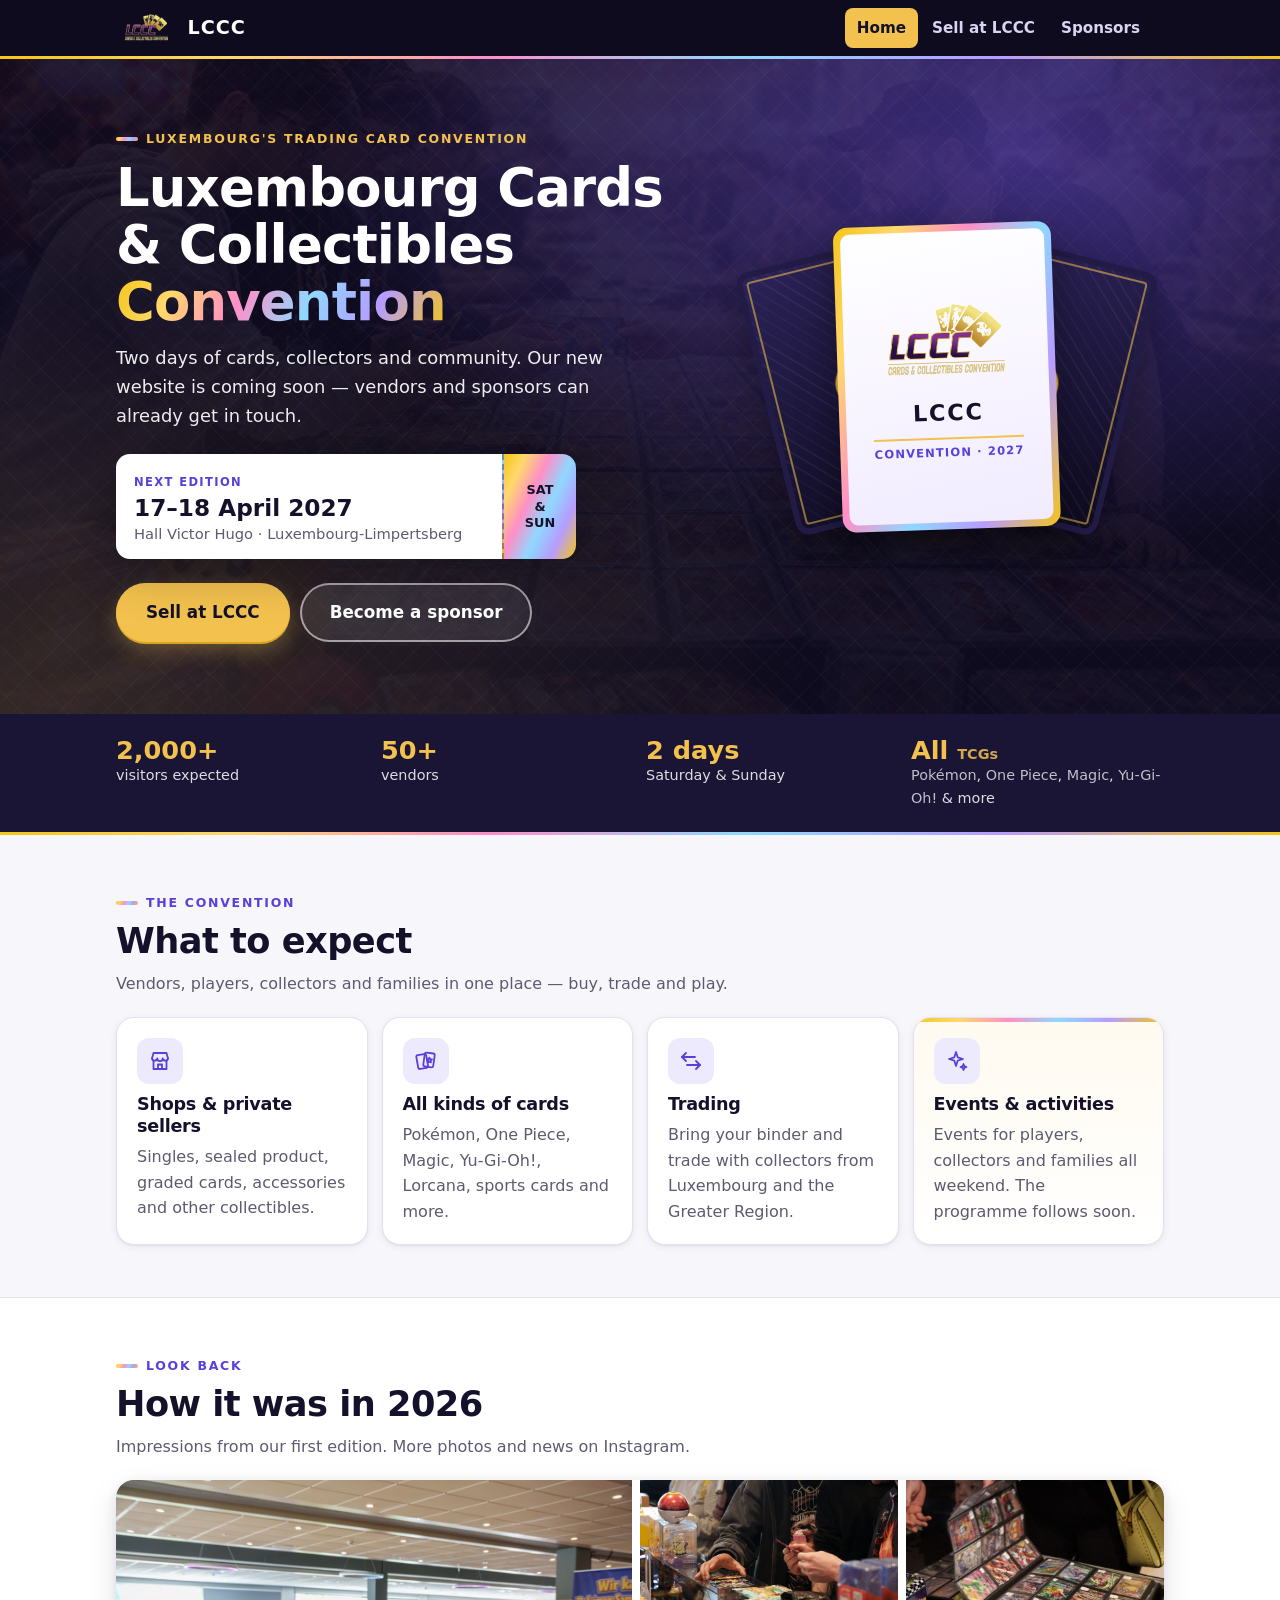
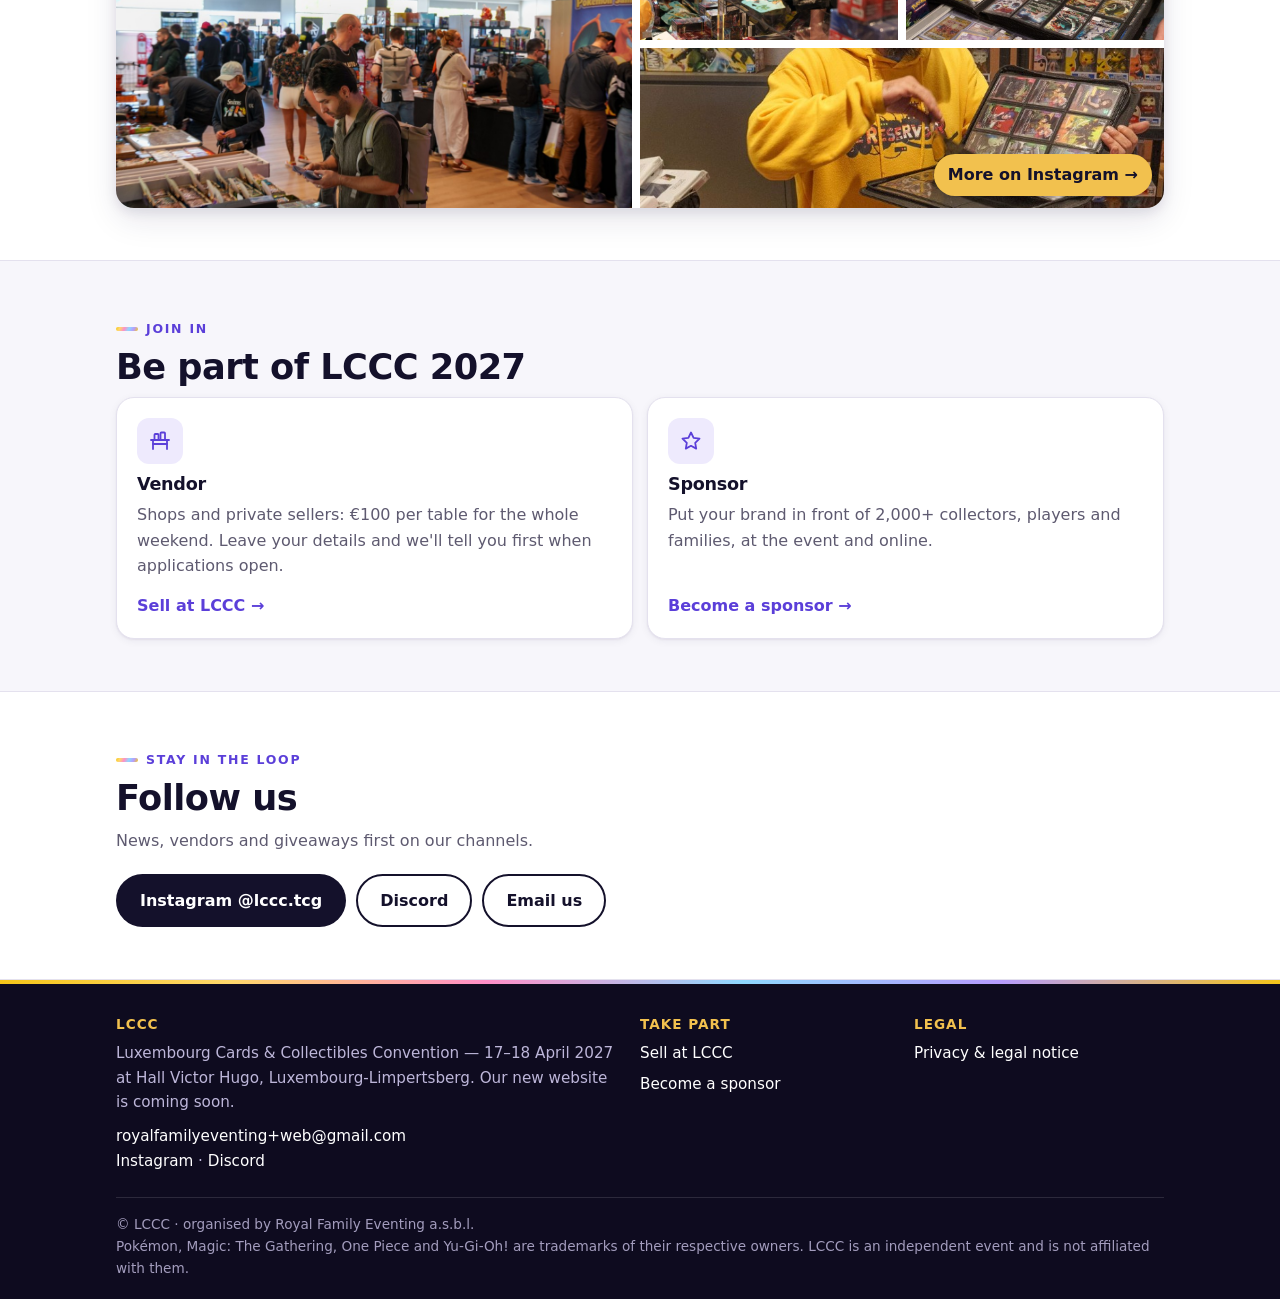
==== commit cc7360fd: "Home: photos from LCCC 2026 linking to Instagram Co-Authored-By: Claude Opus 5.5 <noreply@anthropic." ====
--- a/site/index.html
+++ b/site/index.html
@@ -91,6 +91,21 @@
 
     <section class="section section-alt">
         <div class="container">
+            <p class="eyebrow">Look back</p>
+            <h2>How it was in 2026</h2>
+            <p class="lead">Impressions from our first edition. More photos and news on Instagram.</p>
+            <a class="photo-strip" href="https://www.instagram.com/lccc.tcg/" target="_blank" rel="noopener" aria-label="More photos on Instagram">
+                <img src="img/home/overview.jpg" alt="" loading="lazy" />
+                <img src="img/home/trading.jpg" alt="" loading="lazy" />
+                <img src="img/home/cards.jpg" alt="" loading="lazy" />
+                <img src="img/home/vendors2.jpg" alt="" loading="lazy" />
+                <span class="photo-strip-label">More on Instagram →</span>
+            </a>
+        </div>
+    </section>
+
+    <section class="section">
+        <div class="container">
             <p class="eyebrow">Join in</p>
             <h2>Be part of LCCC 2027</h2>
             <div class="grid grid-2">
@@ -100,13 +115,13 @@
         </div>
     </section>
 
-    <section class="section">
+    <section class="section section-alt">
         <div class="container">
             <p class="eyebrow">Stay in the loop</p>
             <h2>Follow us</h2>
             <p class="lead">News, vendors and giveaways first on our channels.</p>
             <div class="button-row" style="justify-content:flex-start">
-                <a class="btn btn-purple" href="https://www.instagram.com/lccc.tcg/" target="_blank" rel="noopener">Instagram</a>
+                <a class="btn btn-purple" href="https://www.instagram.com/lccc.tcg/" target="_blank" rel="noopener">Instagram @lccc.tcg</a>
                 <a class="btn btn-secondary" href="https://discord.gg/DBx5x52tz" target="_blank" rel="noopener">Discord</a>
                 <a class="btn btn-secondary" href="mailto:royalfamilyeventing+web@gmail.com">Email us</a>
             </div>
